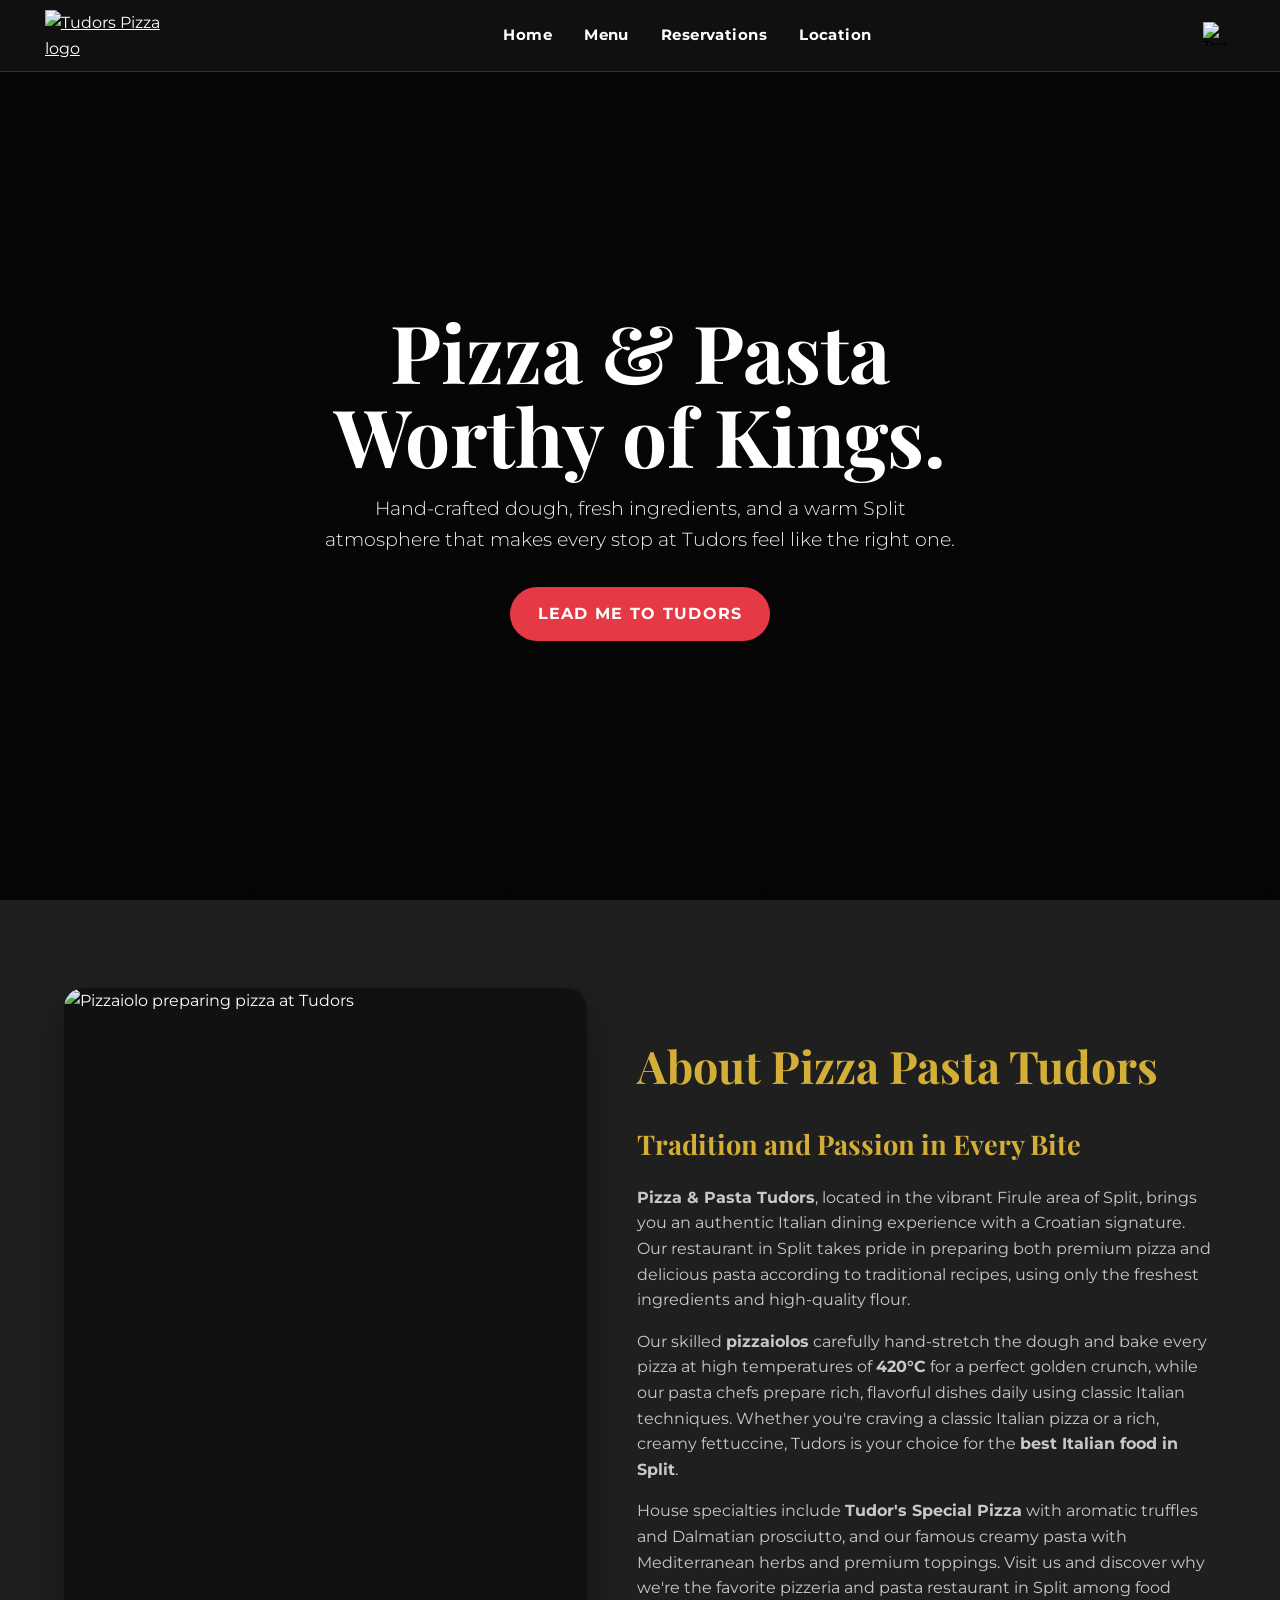
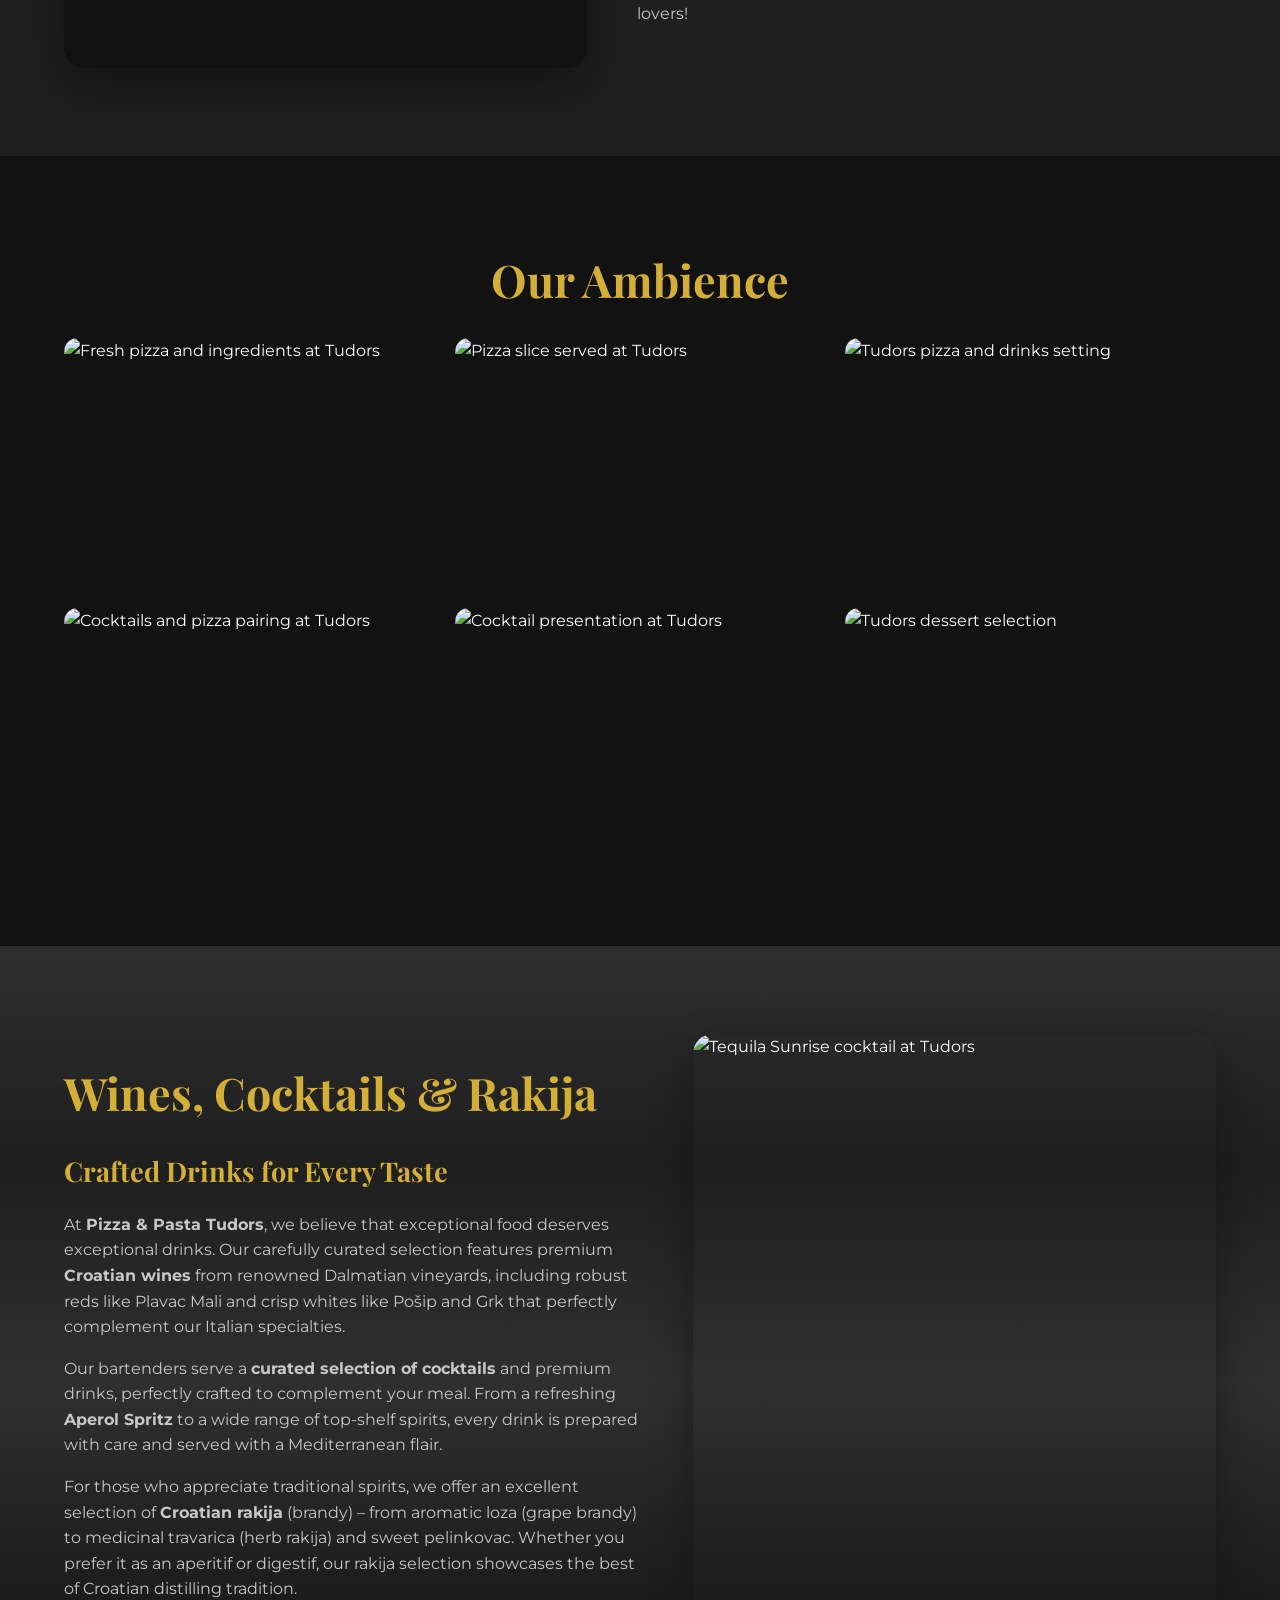
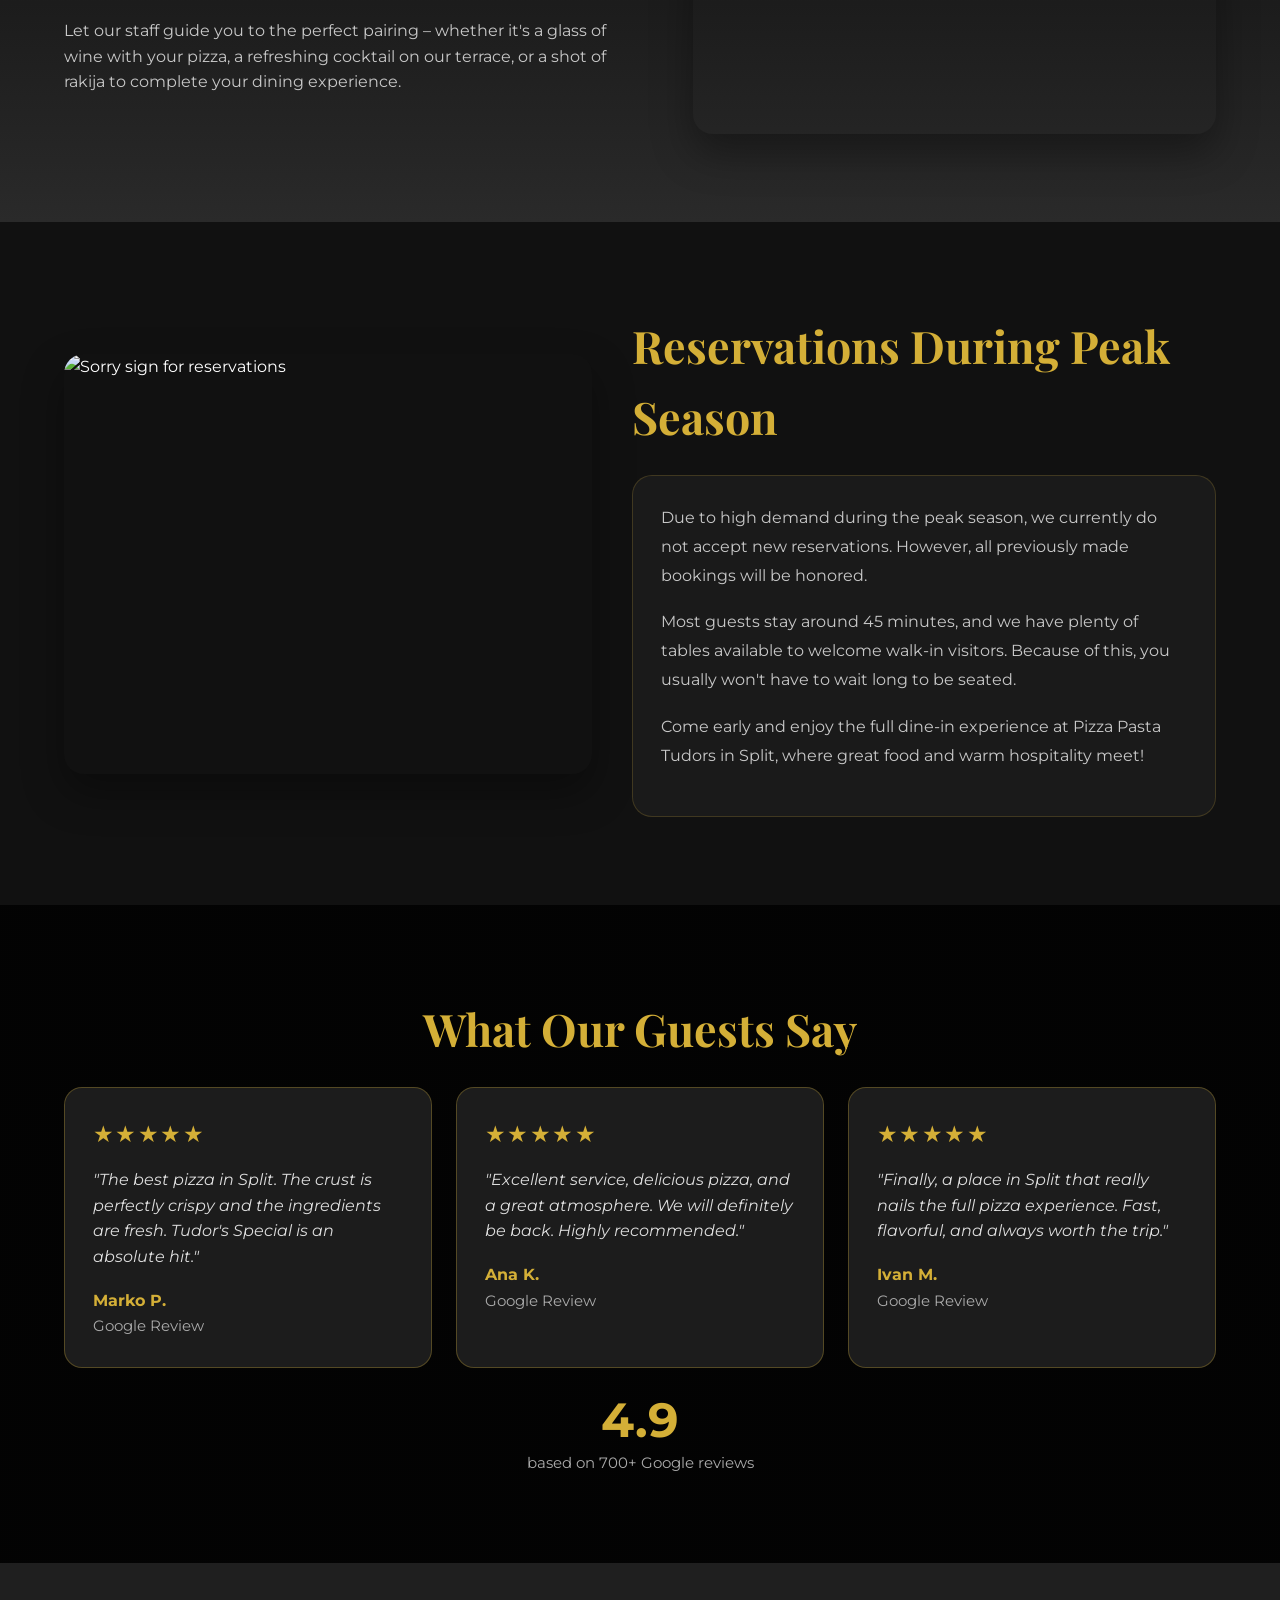
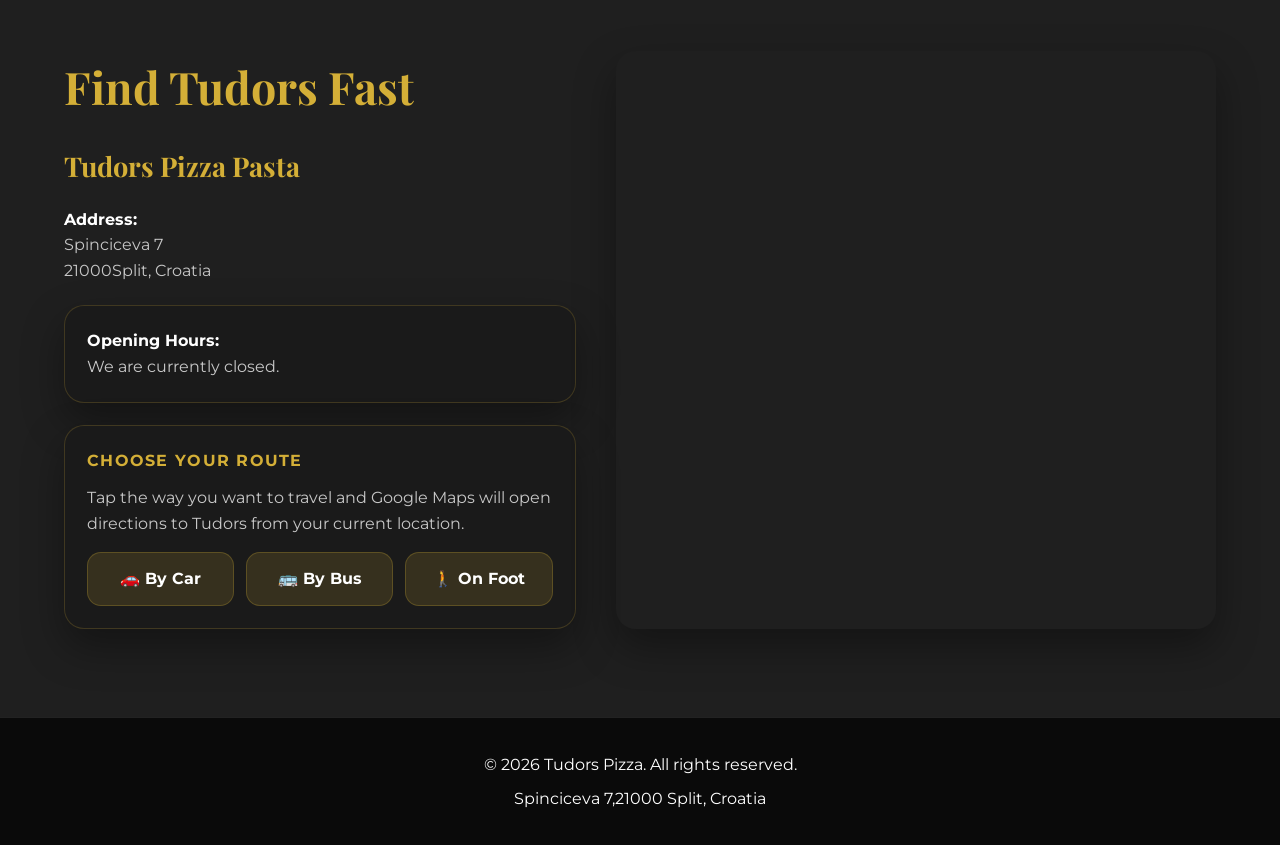
==== tudors.html @ 9f4f8048 "Add files via upload" ====
<!DOCTYPE html>
<html lang="en">
<head>
    <meta charset="UTF-8">
    <meta name="viewport" content="width=device-width, initial-scale=1.0">
    <meta name="description" content="Tudors Pizza Split - Authentic Italian pizza worthy of kings. Find Tudors Pizza in Split and get directions fast.">
    <meta name="keywords" content="Tudors Pizza Split, pizza Split, pizzeria Split, directions Tudors Pizza, Spinciceva 7 Split">
    <title>Tudors Pizza | Taste of Royalty</title>
    <!-- Google Tag Manager -->
    <script>(function(w,d,s,l,i){w[l]=w[l]||[];w[l].push({'gtm.start':
    new Date().getTime(),event:'gtm.js'});var f=d.getElementsByTagName(s)[0],
    j=d.createElement(s),dl=l!='dataLayer'?'&l='+l:'';j.async=true;j.src=
    'https://www.googletagmanager.com/gtm.js?id='+i+dl;f.parentNode.insertBefore(j,f);
    })(window,document,'script','dataLayer','GTM-5QC62X5M');</script>
    <!-- End Google Tag Manager -->
    <link href="https://fonts.googleapis.com/css2?family=Montserrat:wght@300;400;500;700&family=Playfair+Display:wght@700;900&display=swap" rel="stylesheet">
    <script async src="https://www.googletagmanager.com/gtag/js?id=G-SLCHY1H49H"></script>
    <script>
        window.dataLayer = window.dataLayer || [];
        function gtag(){dataLayer.push(arguments);}
        gtag('js', new Date());
        gtag('config', 'G-SLCHY1H49H');
    </script>
    <style>
        :root {
            --dark: #121212;
            --dark-soft: #1a1a1a;
            --gold: #d4af37;
            --gold-soft: rgba(212, 175, 55, 0.15);
            --red: #e63946;
            --white: #ffffff;
            --gray: #1f1f1f;
            --muted: #c8c8c8;
            --border: rgba(212, 175, 55, 0.2);
            --shadow: 0 18px 40px rgba(0, 0, 0, 0.35);
        }

        * {
            margin: 0;
            padding: 0;
            box-sizing: border-box;
        }

        html {
            scroll-behavior: smooth;
        }

        body {
            font-family: 'Montserrat', sans-serif;
            background: var(--dark);
            color: var(--white);
            line-height: 1.6;
            overflow-x: hidden;
        }

        img {
            max-width: 100%;
            display: block;
        }

        a {
            color: inherit;
        }

        nav {
            display: flex;
            justify-content: space-between;
            align-items: center;
            gap: 10px;
            padding: 10px 3.5%;
            background: rgba(18, 18, 18, 0.94);
            backdrop-filter: blur(14px);
            position: fixed;
            inset: 0 0 auto 0;
            width: 100%;
            z-index: 1000;
            border-bottom: 1px solid var(--border);
        }

        .brand {
            display: inline-flex;
            align-items: center;
        }

        .brand img {
            width: 135px;
            height: auto;
        }

        .nav-links {
            display: flex;
            align-items: center;
            flex-wrap: wrap;
            justify-content: flex-end;
            gap: 8px;
        }

        .nav-links a {
            color: var(--white);
            text-decoration: none;
            font-weight: 700;
            font-size: 0.92rem;
            letter-spacing: 0.03em;
            padding: 8px 12px;
            border-radius: 999px;
            transition: background-color 0.3s, color 0.3s, transform 0.3s;
        }

        .nav-links a:hover,
        .nav-links a:focus-visible {
            color: var(--gold);
            background: rgba(255, 255, 255, 0.05);
            transform: translateY(-1px);
        }

        .language-selector {
            position: relative;
        }

        .translate-btn {
            background: none;
            border: none;
            cursor: pointer;
            padding: 8px;
        }

        .translate-btn img {
            width: 24px;
            height: 24px;
        }

        .language-dropdown {
            display: none;
            position: absolute;
            top: 100%;
            right: 0;
            background: var(--dark-soft);
            border: 1px solid var(--border);
            border-radius: 8px;
            padding: 8px 0;
            min-width: 120px;
            z-index: 1001;
        }

        .language-dropdown a {
            display: block;
            padding: 8px 16px;
            color: var(--white);
            text-decoration: none;
        }

        .language-dropdown a:hover {
            background: var(--gold-soft);
            color: var(--gold);
        }

        .hero {
            min-height: 100vh;
            background:
                linear-gradient(rgba(0, 0, 0, 0.64), rgba(0, 0, 0, 0.72)),
                url('For site/cover.jpg');
            background-size: cover;
            background-position: center;
            display: flex;
            align-items: center;
            justify-content: center;
            text-align: center;
            padding: 140px 20px 90px;
        }

        .hero-inner {
            max-width: 760px;
        }

        .hero h1 {
            font-family: 'Playfair Display', serif;
            font-size: clamp(2.9rem, 8vw, 5rem);
            line-height: 1.05;
            margin-bottom: 1rem;
        }

        .hero p {
            font-size: clamp(1rem, 2.6vw, 1.2rem);
            max-width: 640px;
            margin: 0 auto 2rem;
            font-weight: 300;
            color: #efefef;
        }

        .hero-actions {
            display: flex;
            justify-content: center;
            flex-wrap: wrap;
            gap: 14px;
        }

        .btn,
        .btn-secondary {
            display: inline-flex;
            align-items: center;
            justify-content: center;
            min-height: 52px;
            padding: 14px 28px;
            text-decoration: none;
            font-weight: 700;
            border-radius: 999px;
            transition: transform 0.3s, background-color 0.3s, border-color 0.3s;
            text-transform: uppercase;
            letter-spacing: 0.08em;
            text-align: center;
        }

        .btn {
            background-color: var(--red);
            color: var(--white);
        }

        .btn:hover,
        .btn:focus-visible {
            transform: translateY(-2px);
            background-color: #c42f3b;
        }

        .btn-secondary {
            color: var(--white);
            border: 1px solid rgba(255, 255, 255, 0.22);
            background: rgba(255, 255, 255, 0.05);
        }

        .btn-secondary:hover,
        .btn-secondary:focus-visible {
            transform: translateY(-2px);
            border-color: var(--gold);
            color: var(--gold);
        }

        section {
            scroll-margin-top: 110px;
        }

        .about,
        .gallery,
        .reviews,
        .location,
        .drinks {
            padding: 88px 5%;
        }

        .about {
            background: var(--gray);
        }

        .about-container {
            display: grid;
            grid-template-columns: minmax(320px, 0.95fr) minmax(320px, 1.05fr);
            gap: 50px;
            align-items: center;
            max-width: 1200px;
            margin: 0 auto;
        }

        .location-container {
            display: grid;
            grid-template-columns: minmax(320px, 0.92fr) minmax(380px, 1.08fr);
            gap: 40px;
            align-items: stretch;
            max-width: 1200px;
            margin: 0 auto;
        }

        .about-image img,
        .map,
        .travel-links,
        .status-card {
            border-radius: 20px;
            box-shadow: var(--shadow);
        }

        .about-image img {
            width: 100%;
            height: 680px;
            object-fit: cover;
            object-position: center top;
            background: #111;
        }

        .section-title {
            font-family: 'Playfair Display', serif;
            font-size: clamp(2.1rem, 4vw, 2.8rem);
            color: var(--gold);
            margin-bottom: 22px;
        }

        .about-content h3,
        .location-info h3,
        .drinks-content h3 {
            color: var(--gold);
            font-size: 1.7rem;
            margin-bottom: 18px;
            font-family: 'Playfair Display', serif;
        }

        .about-content p,
        .location-info p,
        .travel-links p,
        .status-card p,
        .drinks-content p {
            color: var(--muted);
        }

        .about-content p + p,
        .location-info > div + div {
            margin-top: 16px;
        }

        .gallery {
            background: var(--dark);
        }

        .gallery-grid {
            display: grid;
            grid-template-columns: repeat(3, minmax(0, 1fr));
            gap: 20px;
            max-width: 1200px;
            margin: 0 auto;
        }

        .gallery-item {
            overflow: hidden;
            border-radius: 14px;
            height: 250px;
        }

        .gallery-item img {
            width: 100%;
            height: 100%;
            object-fit: cover;
            transition: transform 0.3s;
        }

        .gallery-item:hover img {
            transform: scale(1.08);
        }

        .reviews {
            background:
                linear-gradient(rgba(0, 0, 0, 0.82), rgba(0, 0, 0, 0.82)),
                url('For site/Pizzeria.JPEG');
            background-size: cover;
            background-position: center;
        }

        .reviews-shell {
            max-width: 1200px;
            margin: 0 auto;
        }

        .reviews-container {
            display: grid;
            grid-template-columns: repeat(3, minmax(0, 1fr));
            gap: 24px;
            margin-bottom: 28px;
        }

        .review-card {
            background: rgba(31, 31, 31, 0.92);
            padding: 28px;
            border-radius: 18px;
            border: 1px solid rgba(212, 175, 55, 0.3);
        }

        .stars {
            color: var(--gold);
            font-size: 1.45rem;
            margin-bottom: 14px;
            letter-spacing: 0.06em;
        }

        .review-card p {
            font-style: italic;
            margin-bottom: 18px;
            color: #ddd;
        }

        .reviewer strong {
            color: var(--gold);
            display: block;
        }

        .reviewer span,
        .rating-text {
            font-size: 0.92rem;
            color: #aaa;
        }

        .google-rating {
            text-align: center;
        }

        .rating-score {
            font-size: 3rem;
            font-weight: 700;
            color: var(--gold);
            display: block;
            line-height: 1;
            margin-bottom: 6px;
        }

        .location {
            background: var(--gray);
        }

        .location-container {
            align-items: stretch;
            grid-template-columns: minmax(320px, 0.92fr) minmax(380px, 1.08fr);
        }

        .location-copy {
            display: grid;
            gap: 22px;
            align-content: start;
        }

        .status-card,
        .travel-links {
            background: var(--dark-soft);
            border: 1px solid var(--border);
            padding: 22px;
        }

        .status-card strong,
        .location-info strong,
        .travel-links strong {
            color: var(--white);
        }

        .travel-links h4 {
            font-size: 1rem;
            margin-bottom: 12px;
            color: var(--gold);
            text-transform: uppercase;
            letter-spacing: 0.08em;
        }

        .travel-options {
            display: grid;
            grid-template-columns: repeat(3, minmax(0, 1fr));
            gap: 12px;
            margin-top: 16px;
        }

        .travel-options a {
            display: inline-flex;
            align-items: center;
            justify-content: center;
            min-height: 54px;
            padding: 12px 16px;
            text-align: center;
            text-decoration: none;
            background: var(--gold-soft);
            border: 1px solid rgba(212, 175, 55, 0.25);
            color: var(--white);
            border-radius: 14px;
            font-weight: 700;
            transition: transform 0.3s, border-color 0.3s, background-color 0.3s, color 0.3s;
        }

        .travel-options a:hover,
        .travel-options a:focus-visible {
            transform: translateY(-2px);
            border-color: var(--gold);
            color: var(--gold);
            background: rgba(212, 175, 55, 0.08);
        }

        .map {
            overflow: hidden;
            min-height: 100%;
            align-self: stretch;
        }

        .map iframe {
            display: block;
            width: 100%;
            height: 100%;
            min-height: 520px;
            border: 0;
        }

        /* Drinks Section */
        .drinks {
            background: linear-gradient(180deg, #2e2e2e 0%, #1f1f1f 25%, #2f2f2f 50%, #1c1c1c 75%, #2a2a2a 100%);
        }

        .drinks-container {
            display: grid;
            grid-template-columns: minmax(320px, 1.05fr) minmax(320px, 0.95fr);
            gap: 50px;
            align-items: center;
            max-width: 1200px;
            margin: 0 auto;
        }

        .reservations {
            background: #111;
            padding: 88px 5%;
        }

        .reservations-container {
            max-width: 1200px;
            margin: 0 auto;
            display: grid;
            grid-template-columns: minmax(320px, 0.95fr) minmax(320px, 1.05fr);
            gap: 40px;
            align-items: center;
        }

        .reservations-image img {
            width: 100%;
            height: 100%;
            min-height: 420px;
            object-fit: cover;
            border-radius: 20px;
            box-shadow: var(--shadow);
            background: #111;
        }

        .reservations-copy {
            background: var(--dark-soft);
            border: 1px solid var(--border);
            border-radius: 20px;
            padding: 28px;
            color: var(--muted);
            line-height: 1.8;
        }

        .reservations-copy p {
            margin-bottom: 18px;
        }

        .drinks-content h3 {
            margin-top: 0;
        }

        .drinks-content p {
            margin-bottom: 16px;
        }

        .drinks-image {
            position: relative;
        }

        .drinks-image img {
            width: 100%;
            height: 700px;
            object-fit: cover;
            object-position: center right;
            border-radius: 20px;
            box-shadow: var(--shadow);
        }

        footer {
            padding: 34px 20px;
            text-align: center;
            background: #0a0a0a;
            border-top: 1px solid #222;
        }

        footer p + p {
            margin-top: 8px;
        }

        @media (max-width: 1024px) {
            .about-container,
            .location-container,
            .reviews-container,
            .gallery-grid,
            .drinks-container {
                grid-template-columns: repeat(2, minmax(0, 1fr));
            }

            .gallery-grid {
                grid-template-columns: repeat(2, minmax(0, 1fr));
            }
        }

        @media (max-width: 768px) {
            nav {
                flex-direction: column;
                align-items: center;
                padding: 10px 14px;
            }

            .brand {
                justify-content: center;
            }

            .brand img {
                width: 120px;
            }

            .nav-links {
                width: 100%;
                justify-content: center;
                flex-wrap: wrap;
                gap: 6px;
                margin-top: 10px;
            }

            .nav-links a {
                font-size: 0.82rem;
                padding: 8px 10px;
                text-align: center;
            }

            nav {
                flex-direction: column;
                align-items: center;
                padding: 10px 14px;
                position: relative;
            }

            .language-selector {
                position: absolute;
                top: 10px;
                right: 14px;
                width: auto;
                margin-top: 0;
                display: flex;
                justify-content: flex-end;
            }

            .translate-btn {
                width: 36px;
                height: 36px;
                border-radius: 50%;
                background: rgba(255, 255, 255, 0.08);
                display: inline-flex;
                align-items: center;
                justify-content: center;
                padding: 6px;
            }

            .language-dropdown {
                right: 0;
                left: auto;
                transform: none;
                min-width: 150px;
            }

            .hero {
                padding-top: 170px;
            }

            .about,
            .gallery,
            .reviews,
            .location,
            .drinks,
            .reservations {
                padding: 72px 18px;
            }

            .about-container,
            .location-container,
            .reviews-container,
            .gallery-grid,
            .travel-options,
            .drinks-container,
            .reservations-container {
                grid-template-columns: 1fr;
            }

            .drinks-image {
                order: -1;
            }

            .drinks-image img {
                height: 400px;
            }

            .map iframe {
                min-height: 340px;
            }
        }

        @media (max-width: 480px) {
            .hero-actions {
                flex-direction: column;
            }

            .btn,
            .btn-secondary {
                width: 100%;
            }

            .review-card,
            .status-card,
            .travel-links {
                padding: 20px;
            }
        }
    </style>
</head>
<body id="top">
    <!-- Google Tag Manager (noscript) -->
    <noscript><iframe src="https://www.googletagmanager.com/ns.html?id=GTM-5QC62X5M"
    height="0" width="0" style="display:none;visibility:hidden"></iframe></noscript>
    <!-- End Google Tag Manager (noscript) -->
    <nav>
        <a class="brand" href="#top" aria-label="Back to top">
            <img src="For site/tudors_logo.png" alt="Tudors Pizza logo">
        </a>
        <div class="nav-links">
            <a href="#top">Home</a>
            <a href="https://app.infiora.hr/69d17b827042715fee4976a0" target="_blank" rel="noreferrer">Menu</a>
            <a href="#reservations">Reservations</a>
            <a href="#location">Location</a>
        </div>        <div class="language-selector">
            <button class="translate-btn" id="translateBtn">
                <img src="For site/translate.png" alt="Translate">
            </button>
            <div class="language-dropdown" id="languageDropdown">
                <a href="#" data-lang="hr">Hrvatski</a>
                <a href="#" data-lang="de">Deutsch</a>
                <a href="#" data-lang="it">Italiano</a>
                <a href="#" data-lang="es">Español</a>
                <a href="#" data-lang="fr">Français</a>
            </div>
        </div>    </nav>

    <section class="hero">
        <div class="hero-inner">
            <h1>Pizza & Pasta Worthy of Kings.</h1>
            <p>Hand-crafted dough, fresh ingredients, and a warm Split atmosphere that makes every stop at Tudors feel like the right one.</p>
                        <div class="hero-actions">
                <a href="https://www.google.com/maps/dir/?api=1&destination=Spinciceva+7,+Split,+Croatia&travelmode=driving" class="btn" target="_blank" rel="noreferrer">Lead Me to Tudors</a>
              
            </div>
        </div>
    </section>

    <section class="about" id="about">
        <div class="about-container">
            <div class="about-image">
                <img src="For site/Pizzaiolo.png" alt="Pizzaiolo preparing pizza at Tudors">
            </div>
            <div class="about-content">
                <h2 class="section-title">About Pizza Pasta Tudors</h2>
                <h3>Tradition and Passion in Every Bite</h3>
                <p>
                    <strong>Pizza & Pasta Tudors</strong>, located in the vibrant Firule area of Split, brings you an authentic Italian dining experience with a Croatian signature. Our restaurant in Split takes pride in preparing both premium pizza and delicious pasta according to traditional recipes, using only the freshest ingredients and high-quality flour.
                </p>
                <p>
                    Our skilled <strong>pizzaiolos</strong> carefully hand-stretch the dough and bake every pizza at high temperatures of <strong>420°C</strong> for a perfect golden crunch, while our pasta chefs prepare rich, flavorful dishes daily using classic Italian techniques. Whether you're craving a classic Italian pizza or a rich, creamy fettuccine, Tudors is your choice for the <strong>best Italian food in Split</strong>.
                </p>
                <p>
                    House specialties include <strong>Tudor's Special Pizza</strong> with aromatic truffles and Dalmatian prosciutto, and our famous creamy pasta with Mediterranean herbs and premium toppings. Visit us and discover why we're the favorite pizzeria and pasta restaurant in Split among food lovers!
                </p>
            </div>
        </div>
    </section>

    <section class="gallery">
        <h2 class="section-title" style="text-align: center;">Our Ambience</h2>
        <div class="gallery-grid">
            <div class="gallery-item">
                <img src="For site/delicious.jpg" alt="Fresh pizza and ingredients at Tudors">
            </div>
            <div class="gallery-item">
                <img src="For site/slice_it_up.JPEG" alt="Pizza slice served at Tudors">
            </div>
            <div class="gallery-item">
                <img src="For site/double.JPEG" alt="Tudors pizza and drinks setting">
            </div>
            <div class="gallery-item">
                <img src="For site/Pizza_Cocktails.jpg" alt="Cocktails and pizza pairing at Tudors">
            </div>
            <div class="gallery-item">
                <img src="For site/cocktail.JPEG" alt="Cocktail presentation at Tudors">
            </div>
            <div class="gallery-item">
                <img src="For site/tiramisu.webp" alt="Tudors dessert selection">
            </div>
        </div>
    </section>

    <!-- Drinks Section -->
    <section class="drinks" id="drinks">
        <div class="drinks-container">
            <div class="drinks-content">
                <h2 class="section-title">Wines, Cocktails & Rakija</h2>
                <h3>Crafted Drinks for Every Taste</h3>
                <p>
                    At <strong>Pizza & Pasta Tudors</strong>, we believe that exceptional food deserves exceptional drinks. Our carefully curated selection features premium <strong>Croatian wines</strong> from renowned Dalmatian vineyards, including robust reds like Plavac Mali and crisp whites like Pošip and Grk that perfectly complement our Italian specialties.
                </p>
                <p>
                    Our bartenders serve a <strong>curated selection of cocktails</strong> and premium drinks, perfectly crafted to complement your meal. From a refreshing <strong>Aperol Spritz</strong> to a wide range of top-shelf spirits, every drink is prepared with care and served with a Mediterranean flair.
                </p>
                <p>
                    For those who appreciate traditional spirits, we offer an excellent selection of <strong>Croatian rakija</strong> (brandy) – from aromatic loza (grape brandy) to medicinal travarica (herb rakija) and sweet pelinkovac. Whether you prefer it as an aperitif or digestif, our rakija selection showcases the best of Croatian distilling tradition.
                </p>
                <p>
                    Let our staff guide you to the perfect pairing – whether it's a glass of wine with your pizza, a refreshing cocktail on our terrace, or a shot of rakija to complete your dining experience.
                </p>
            </div>
            <div class="drinks-image">
                <img src="For site/Tequila sunrise.JPEG" alt="Tequila Sunrise cocktail at Tudors">
            </div>
        </div>
    </section>

    <section class="reservations" id="reservations">
        <div class="reservations-container">
            <div class="reservations-image">
                <img src="For site/sorry.jpg" alt="Sorry sign for reservations">
            </div>
            <div>
                <h2 class="section-title">Reservations During Peak Season</h2>
                <div class="reservations-copy">
                    <p>Due to high demand during the peak season, we currently do not accept new reservations. However, all previously made bookings will be honored.</p>
                    <p>Most guests stay around 45 minutes, and we have plenty of tables available to welcome walk-in visitors. Because of this, you usually won’t have to wait long to be seated.</p>
                    <p>Come early and enjoy the full dine-in experience at Pizza Pasta Tudors in Split, where great food and warm hospitality meet!</p>
                </div>
            </div>
        </div>
    </section>

    <section class="reviews">
        <div class="reviews-shell">
            <h2 class="section-title" style="text-align: center;">What Our Guests Say</h2>
            <div class="reviews-container">
                <div class="review-card">
                    <div class="stars">★★★★★</div>
                    <p>"The best pizza in Split. The crust is perfectly crispy and the ingredients are fresh. Tudor's Special is an absolute hit."</p>
                    <div class="reviewer">
                        <strong>Marko P.</strong>
                        <span>Google Review</span>
                    </div>
                </div>
                <div class="review-card">
                    <div class="stars">★★★★★</div>
                    <p>"Excellent service, delicious pizza, and a great atmosphere. We will definitely be back. Highly recommended."</p>
                    <div class="reviewer">
                        <strong>Ana K.</strong>
                        <span>Google Review</span>
                    </div>
                </div>
                <div class="review-card">
                    <div class="stars">★★★★★</div>
                    <p>"Finally, a place in Split that really nails the full pizza experience. Fast, flavorful, and always worth the trip."</p>
                    <div class="reviewer">
                        <strong>Ivan M.</strong>
                        <span>Google Review</span>
                    </div>
                </div>
            </div>
            <div class="google-rating">
                <span class="rating-score">4.9</span>
                <span class="rating-text">based on 700+ Google reviews</span>
            </div>
        </div>
    </section>

        <section class="location" id="location">
        <div class="location-container">
            <div class="location-copy">
                <div class="location-info">
                    <h2 class="section-title">Find Tudors Fast</h2>
                    <h3>Tudors Pizza Pasta</h3>
                    <div class="address">
                        <p><strong>Address:</strong><br>Spinciceva 7<br>21000Split, Croatia</p>
                    </div>
                </div>

                <div class="status-card">
                    <p><strong>Opening Hours:</strong></p>
                    <p>We are currently closed.</p>
                </div>

                <div class="travel-links">
                    <h4>Choose Your Route</h4>
                    <p>Tap the way you want to travel and Google Maps will open directions to Tudors from your current location.</p>
                    <div class="travel-options">
                        <a href="https://www.google.com/maps/dir/?api=1&destination=Spinciceva+7,+Split,+Croatia&travelmode=driving" target="_blank" rel="noreferrer">🚗 By Car</a>
                        <a href="https://www.google.com/maps/dir/?api=1&destination=Spinciceva+7,+Split,+Croatia&travelmode=transit" target="_blank" rel="noreferrer">🚌 By Bus</a>
                        <a href="https://www.google.com/maps/dir/?api=1&destination=Spinciceva+7,+Split,+Croatia&travelmode=walking" target="_blank" rel="noreferrer">🚶 On Foot</a>
                    </div>
                </div>
</div>

            <div class="map">
                <iframe
                    src="https://www.google.com/maps?q=Spinciceva+7,+Split,+Croatia&z=16&output=embed"
                    loading="lazy"
                    allowfullscreen
                    referrerpolicy="no-referrer-when-downgrade"
                    title="Tudors Pizza Split Location"></iframe>
            </div>
        </div>
    </section>

    <footer>
        <p>&copy; 2026 Tudors Pizza. All rights reserved.</p>
        <p>Spinciceva 7,21000 Split, Croatia</p>
    </footer>

    <script>
        // Translations object
        const translations = {
            en: {
                nav: {
                    home: "Home",
                    menu: "Menu",
                    reservations: "Reservations",
                    location: "Location"
                },
                hero: {
                    title: "Pizza & Pasta Worthy of Kings.",
                    subtitle: "Hand-crafted dough, fresh ingredients, and a warm Split atmosphere that makes every stop at Tudors feel like the right one."
                },
                about: {
                    title: "About Pizza Pasta Tudors",
                    subtitle: "Tradition and Passion in Every Bite",
                    p1: "<strong>Pizza & Pasta Tudors</strong>, located in the vibrant Firule area of Split, brings you an authentic Italian dining experience with a Croatian signature. Our restaurant in Split takes pride in preparing both premium pizza and delicious pasta according to traditional recipes, using only the freshest ingredients and high-quality flour.",
                    p2: "Our skilled <strong>pizzaiolos</strong> carefully hand-stretch the dough and bake every pizza at high temperatures of <strong>420°C</strong> for a perfect golden crunch, while our pasta chefs prepare rich, flavorful dishes daily using classic Italian techniques. Whether you're craving a classic Italian pizza or a rich, creamy fettuccine, Tudors is your choice for the <strong>best Italian food in Split</strong>.",
                    p3: "House specialties include <strong>Tudor's Special Pizza</strong> with aromatic truffles and Dalmatian prosciutto, and our famous creamy pasta with Mediterranean herbs and premium toppings. Visit us and discover why we're the favorite pizzeria and pasta restaurant in Split among food lovers!"
                },
                gallery: {
                    title: "Our Ambience"
                },
                drinks: {
                    title: "Wines, Cocktails & Rakija",
                    subtitle: "Crafted Drinks for Every Taste",
                    p1: "At <strong>Pizza & Pasta Tudors</strong>, we believe that exceptional food deserves exceptional drinks. Our carefully curated selection features premium <strong>Croatian wines</strong> from renowned Dalmatian vineyards, including robust reds like Plavac Mali and crisp whites like Pošip and Grk that perfectly complement our Italian specialties.",
                    p2: "Our bartenders serve a <strong>curated selection of cocktails</strong> and premium drinks, perfectly crafted to complement your meal. From a refreshing <strong>Aperol Spritz</strong> to a wide range of top-shelf spirits, every drink is prepared with care and served with a Mediterranean flair.",
                    p3: "For those who appreciate traditional spirits, we offer an excellent selection of <strong>Croatian rakija</strong> (brandy) – from aromatic loza (grape brandy) to medicinal travarica (herb rakija) and sweet pelinkovac. Whether you prefer it as an aperitif or digestif, our rakija selection showcases the best of Croatian distilling tradition.",
                    p4: "Let our staff guide you to the perfect pairing – whether it's a glass of wine with your pizza, a refreshing cocktail on our terrace, or a shot of rakija to complete your dining experience."
                },
                reservations: {
                    title: "Reservations During Peak Season",
                    p1: "Due to high demand during the peak season, we currently do not accept new reservations. However, all previously made bookings will be honored.",
                    p2: "Most guests stay around 45 minutes, and we have plenty of tables available to welcome walk-in visitors. Because of this, you usually won't have to wait long to be seated.",
                    p3: "Come early and enjoy the full dine-in experience at Pizza Pasta Tudors in Split, where great food and warm hospitality meet!"
                },
                reviews: {
                    title: "What Our Guests Say",
                    review1: "\"The best pizza in Split. The crust is perfectly crispy and the ingredients are fresh. Tudor's Special is an absolute hit.\"",
                    review2: "\"Excellent service, delicious pizza, and a great atmosphere. We will definitely be back. Highly recommended.\"",
                    review3: "\"Finally, a place in Split that really nails the full pizza experience. Fast, flavorful, and always worth the trip.\"",
                    rating: "based on 700+ Google reviews"
                },
                location: {
                    title: "Find Tudors Fast",
                    subtitle: "Tudors Pizza Pasta",
                    address: "Address:",
                    street: "Spinciceva 7",
                    city: "21000Split, Croatia",
                    hours: "Opening Hours:",
                    status: "We are currently closed.",
                    route: "Choose Your Route",
                    routeDesc: "Tap the way you want to travel and Google Maps will open directions to Tudors from your current location.",
                    car: "🚗 By Car",
                    bus: "🚌 By Bus",
                    walk: "🚶 On Foot"
                },
                footer: {
                    copyright: "&copy; 2026 Tudors Pizza. All rights reserved.",
                    address: "Spinciceva 7,21000 Split, Croatia"
                }
            },
            hr: {
                nav: {
                    home: "Početna",
                    menu: "Meni",
                    reservations: "Rezervacije",
                    location: "Lokacija"
                },
                hero: {
                    title: "Pizza i Tjestenina Dostojna Kraljeva.",
                    subtitle: "Ručno izrađeno tijesto, svježi sastojci i topla atmosfera Splita koja svaki posjet Tudorsu čini pravim izborom."
                },
                about: {
                    title: "O Pizza Pasta Tudors",
                    subtitle: "Tradicija i Strast u Svakom Zalogaju",
                    p1: "<strong>Pizza & Pasta Tudors</strong>, smješten u živopisnom Firulama u Splitu, donosi vam autentično talijansko iskustvo jedenja s hrvatskim potpisom. Naš restoran u Splitu ponosi se pripremom premium pizze i ukusne tjestenine prema tradicionalnim receptima, koristeći samo najsvježije sastojke i visokokvalitetno brašno.",
                    p2: "Naši vješti <strong>pizzaioli</strong> pažljivo ručno razvlače tijesto i peku svaku pizzu na visokim temperaturama od <strong>420°C</strong> za savršenu zlatnu hrskavost, dok naši kuhari tjestenine pripremaju bogata, ukusna jela svakodnevno koristeći klasične talijanske tehnike. Bilo da žudite za klasičnom talijanskom pizzom ili bogatom, kremastom fettuccine, Tudors je vaš izbor za <strong>najbolju talijansku hranu u Splitu</strong>.",
                    p3: "Kućne specijalitete uključuju <strong>Tudor's Special Pizza</strong> s aromatičnim tartufima i dalmatinskim pršutom, te našu slavnu kremastu tjesteninu sa sredozemnim biljem i premium dodacima. Posjetite nas i otkrijte zašto smo omiljena pizzerija i restoran tjestenine u Splitu među ljubiteljima hrane!"
                },
                gallery: {
                    title: "Naša Atmosfera"
                },
                drinks: {
                    title: "Vina, Kokteli i Rakija",
                    subtitle: "Pripremljena Pića za Svaki Ukusu",
                    p1: "U <strong>Pizza & Pasta Tudors</strong>, vjerujemo da izvanredna hrana zaslužuje izvanredna pića. Naš pažljivo odabrani izbor uključuje premium <strong>hrvatska vina</strong> iz poznatih dalmatinskih vinograda, uključujući robusna crvena poput Plavca Malog i svježa bijela poput Pošipa i Grka koja savršeno nadopunjuju naše talijanske specijalitete.",
                    p2: "Naši barmeni poslužuju <strong>odabrani izbor koktela</strong> i premium pića, savršeno pripremljena da nadopune vaš obrok. Od osvježavajućeg <strong>Aperol Spritza</strong> do širokog raspona vrhunskih žestica, svako piće priprema se s pažnjom i poslužuje sa sredozemnim šarmom.",
                    p3: "Za one koji cijene tradicionalna žestoka pića, nudimo izvrsni izbor <strong>hrvatske rakije</strong> (rakije) – od aromatične loze (grožđane rakije) do ljekovite travarice (biljne rakije) i slatkog pelinkovca. Bilo da je preferirate kao aperitiv ili digestiv, naš izbor rakije prikazuje najbolje hrvatske destilacijske tradicije.",
                    p4: "Dopustite našem osoblju da vas vodi do savršenog para – bilo da je čaša vina uz vašu pizzu, osvježavajući koktel na našoj terasi, ili čašica rakije da završi vaše iskustvo jedenja."
                },
                reservations: {
                    title: "Rezervacije Tijekom Vrhunca Sezone",
                    p1: "Zbog velikog interesa tijekom vrhunca sezone, trenutno ne prihvaćamo nove rezervacije. Međutim, sve prethodno napravljene rezervacije bit će poštovane.",
                    p2: "Većina gostiju ostaje oko 45 minuta, a imamo puno stolova dostupnih za pozdraviti goste bez rezervacije. Zbog toga, obično nećete morati dugo čekati da budete posjednuti.",
                    p3: "Dođite rano i uživajte u punom iskustvu jedenja u Pizza Pasta Tudors u Splitu, gdje se sjajna hrana i topla gostoljubivost susreću!"
                },
                reviews: {
                    title: "Što Naši Gosti Kažu",
                    review1: "\"Najbolja pizza u Splitu. Kora je savršeno hrskava, a sastojci svježi. Tudor's Special je apsolutni hit.\"",
                    review2: "\"Izvrsna usluga, ukusna pizza i sjajna atmosfera. Definitivno ćemo se vratiti. Toplo preporučujemo.\"",
                    review3: "\"Konačno, mjesto u Splitu koje stvarno savladava puno pizza iskustvo. Brzo, ukusno i uvijek vrijedno puta.\"",
                    rating: "na temelju 700+ Google recenzija"
                },
                location: {
                    title: "Pronađite Tudors Brzo",
                    subtitle: "Tudors Pizza Pasta",
                    address: "Adresa:",
                    street: "Spinciceva 7",
                    city: "21000Split, Hrvatska",
                    hours: "Radno Vrijeme:",
                    status: "Trenutno smo zatvoreni.",
                    route: "Odaberite Svoj Put",
                    routeDesc: "Dodirnite način na koji želite putovati i Google Maps će otvoriti upute do Tudors iz vaše trenutne lokacije.",
                    car: "🚗 Autom",
                    bus: "🚌 Autobusom",
                    walk: "🚶 Pješice"
                },
                footer: {
                    copyright: "&copy; 2026 Tudors Pizza. Sva prava pridržana.",
                    address: "Spinciceva 7,21000 Split, Hrvatska"
                }
            },
            de: {
                nav: {
                    home: "Startseite",
                    menu: "Speisekarte",
                    reservations: "Reservierungen",
                    location: "Standort"
                },
                hero: {
                    title: "Pizza & Pasta Würdig der Könige.",
                    subtitle: "Handgefertigter Teig, frische Zutaten und eine warme Split-Atmosphäre, die jeden Stopp bei Tudors zum richtigen macht."
                },
                about: {
                    title: "Über Pizza Pasta Tudors",
                    subtitle: "Tradition und Leidenschaft in Jedem Bissen",
                    p1: "<strong>Pizza & Pasta Tudors</strong>, gelegen im lebendigen Firule-Bereich von Split, bringt Ihnen ein authentisches italienisches Essenserlebnis mit kroatischer Note. Unser Restaurant in Split ist stolz darauf, sowohl Premium-Pizza als auch köstliche Pasta nach traditionellen Rezepten zuzubereiten, unter Verwendung nur der frischesten Zutaten und hochwertigem Mehl.",
                    p2: "Unsere geschickten <strong>Pizzaioli</strong> dehnen den Teig sorgfältig von Hand und backen jede Pizza bei hohen Temperaturen von <strong>420°C</strong> für einen perfekten goldenen Knusper, während unsere Pasta-Köche täglich reichhaltige, schmackhafte Gerichte mit klassischen italienischen Techniken zubereiten. Ob Sie sich nach einer klassischen italienischen Pizza oder einer reichhaltigen, cremigen Fettuccine sehnen, Tudors ist Ihre Wahl für das <strong>beste italienische Essen in Split</strong>.",
                    p3: "Haus-Spezialitäten umfassen <strong>Tudor's Special Pizza</strong> mit aromatischen Trüffeln und dalmatinischem Prosciutto, sowie unsere berühmte cremige Pasta mit mediterranen Kräutern und Premium-Belagen. Besuchen Sie uns und entdecken Sie, warum wir die Lieblings-Pizzeria und Pasta-Restaurant in Split unter Feinschmeckern sind!"
                },
                gallery: {
                    title: "Unsere Atmosphäre"
                },
                drinks: {
                    title: "Weine, Cocktails & Rakija",
                    subtitle: "Gefertigte Getränke für Jeden Geschmack",
                    p1: "Bei <strong>Pizza & Pasta Tudors</strong> glauben wir, dass außergewöhnliches Essen außergewöhnliche Getränke verdient. Unsere sorgfältig zusammengestellte Auswahl umfasst Premium-<strong>kroatische Weine</strong> aus renommierten dalmatinischen Weinbergen, einschließlich robuster Rotweine wie Plavac Mali und knackiger Weißweine wie Pošip und Grk, die unsere italienischen Spezialitäten perfekt ergänzen.",
                    p2: "Unsere Barkeeper servieren eine <strong>sorgfältig zusammengestellte Auswahl an Cocktails</strong> und Premium-Getränken, perfekt zubereitet, um Ihr Essen zu ergänzen. Von einem erfrischenden <strong>Aperol Spritz</strong> bis zu einer breiten Palette erstklassiger Spirituosen wird jedes Getränk mit Sorgfalt zubereitet und mit mediterranem Flair serviert.",
                    p3: "Für diejenigen, die traditionelle Spirituosen schätzen, bieten wir eine hervorragende Auswahl an <strong>kroatischer Rakija</strong> (Branntwein) – von aromatischem Loza (Trauben-Branntwein) bis zu medizinischem Travarica (Kräuter-Rakija) und süßem Pelinkovac. Ob Sie es als Aperitif oder Digestif bevorzugen, unsere Rakija-Auswahl zeigt das Beste der kroatischen Destilliertradition.",
                    p4: "Lassen Sie unser Personal Sie zur perfekten Kombination führen – sei es ein Glas Wein zu Ihrer Pizza, ein erfrischender Cocktail auf unserer Terrasse oder ein Schluck Rakija, um Ihr Essenserlebnis zu vervollständigen."
                },
                reservations: {
                    title: "Reservierungen Während der Hochsaison",
                    p1: "Aufgrund hoher Nachfrage während der Hochsaison nehmen wir derzeit keine neuen Reservierungen an. Alle zuvor getätigten Buchungen werden jedoch eingehalten.",
                    p2: "Die meisten Gäste bleiben etwa 45 Minuten, und wir haben viele Tische verfügbar, um Laufkundschaft willkommen zu heißen. Deshalb müssen Sie normalerweise nicht lange warten, um platziert zu werden.",
                    p3: "Kommen Sie früh und genießen Sie das volle Essenserlebnis bei Pizza Pasta Tudors in Split, wo großartiges Essen und herzliche Gastfreundschaft aufeinandertreffen!"
                },
                reviews: {
                    title: "Was Unsere Gäste Sagen",
                    review1: "\"Die beste Pizza in Split. Der Rand ist perfekt knusprig und die Zutaten frisch. Tudor's Special ist ein absoluter Hit.\"",
                    review2: "\"Ausgezeichneter Service, köstliche Pizza und eine großartige Atmosphäre. Wir kommen definitiv wieder. Sehr empfohlen.\"",
                    review3: "\"Endlich ein Ort in Split, der das volle Pizza-Erlebnis wirklich meistert. Schnell, geschmackvoll und immer die Reise wert.\"",
                    rating: "basierend auf 700+ Google-Bewertungen"
                },
                location: {
                    title: "Tudors Schnell Finden",
                    subtitle: "Tudors Pizza Pasta",
                    address: "Adresse:",
                    street: "Spinciceva 7",
                    city: "21000Split, Kroatien",
                    hours: "Öffnungszeiten:",
                    status: "Wir sind derzeit geschlossen.",
                    route: "Wählen Sie Ihre Route",
                    routeDesc: "Tippen Sie auf die gewünschte Reisemethode und Google Maps öffnet Wegbeschreibungen zu Tudors von Ihrem aktuellen Standort.",
                    car: "🚗 Mit dem Auto",
                    bus: "🚌 Mit dem Bus",
                    walk: "🚶 Zu Fuß"
                },
                footer: {
                    copyright: "&copy; 2026 Tudors Pizza. Alle Rechte vorbehalten.",
                    address: "Spinciceva 7,21000 Split, Kroatien"
                }
            },
            it: {
                nav: {
                    home: "Home",
                    menu: "Menu",
                    reservations: "Prenotazioni",
                    location: "Posizione"
                },
                hero: {
                    title: "Pizza e Pasta Degne dei Re.",
                    subtitle: "Impasto fatto a mano, ingredienti freschi e un'atmosfera calda di Split che rende ogni sosta da Tudors quella giusta."
                },
                about: {
                    title: "Su Pizza Pasta Tudors",
                    subtitle: "Tradizione e Passione in Ogni Boccone",
                    p1: "<strong>Pizza & Pasta Tudors</strong>, situato nella vivace area di Firule di Split, vi porta un'esperienza culinaria italiana autentica con una firma croata. Il nostro ristorante a Split è orgoglioso di preparare sia pizza premium che pasta deliziosa secondo ricette tradizionali, utilizzando solo ingredienti freschissimi e farina di alta qualità.",
                    p2: "I nostri abili <strong>pizzaioli</strong> stendono con cura l'impasto a mano e cuociono ogni pizza ad alte temperature di <strong>420°C</strong> per una croccantezza dorata perfetta, mentre i nostri chef di pasta preparano piatti ricchi e saporiti quotidianamente utilizzando tecniche italiane classiche. Che tu desideri una pizza italiana classica o una fettuccine ricca e cremosa, Tudors è la tua scelta per il <strong>miglior cibo italiano a Split</strong>.",
                    p3: "Le specialità della casa includono <strong>Pizza Speciale di Tudors</strong> con tartufi aromatici e prosciutto dalmata, e la nostra famosa pasta cremosa con erbe mediterranee e topping premium. Visitaci e scopri perché siamo la pizzeria e il ristorante di pasta preferiti a Split tra gli amanti del cibo!"
                },
                gallery: {
                    title: "La Nostra Atmosfera"
                },
                drinks: {
                    title: "Vini, Cocktail e Rakija",
                    subtitle: "Bevande Artigianali per Ogni Gusto",
                    p1: "Da <strong>Pizza & Pasta Tudors</strong>, crediamo che cibo eccezionale meriti bevande eccezionali. La nostra selezione attentamente curata presenta vini premium <strong>croati</strong> da rinomati vigneti dalmati, inclusi rossi robusti come Plavac Mali e bianchi croccanti come Pošip e Grk che completano perfettamente le nostre specialità italiane.",
                    p2: "I nostri barman servono una <strong>selezione curata di cocktail</strong> e bevande premium, perfettamente preparati per accompagnare il vostro pasto. Da un rinfrescante <strong>Aperol Spritz</strong> a una vasta gamma di superalcolici di prima qualità, ogni bevanda è preparata con cura e servita con un tocco mediterraneo.",
                    p3: "Per coloro che apprezzano gli spiriti tradizionali, offriamo un'eccellente selezione di <strong>rakija croata</strong> (acquavite) – da loza aromatica (acquavite d'uva) a travarica medicinale (rakija alle erbe) e pelinkovac dolce. Che lo preferiate come aperitivo o digestivo, la nostra selezione di rakija mostra il meglio della tradizione distillatoria croata.",
                    p4: "Lasciate che il nostro staff vi guidi alla combinazione perfetta – che si tratti di un bicchiere di vino con la vostra pizza, un cocktail rinfrescante sulla nostra terrazza, o un sorso di rakija per completare la vostra esperienza culinaria."
                },
                reservations: {
                    title: "Prenotazioni Durante l'Alta Stagione",
                    p1: "A causa dell'alta domanda durante l'alta stagione, attualmente non accettiamo nuove prenotazioni. Tuttavia, tutte le prenotazioni precedentemente effettuate saranno onorate.",
                    p2: "La maggior parte degli ospiti rimane circa 45 minuti, e abbiamo molti tavoli disponibili per accogliere i visitatori senza prenotazione. Per questo motivo, di solito non dovrete aspettare a lungo per essere seduti.",
                    p3: "Venite presto e godetevi l'esperienza culinaria completa da Pizza Pasta Tudors a Split, dove cibo eccellente e calorosa ospitalità si incontrano!"
                },
                reviews: {
                    title: "Cosa Dicono i Nostri Ospiti",
                    review1: "\"La migliore pizza a Split. La crosta è perfettamente croccante e gli ingredienti sono freschi. Tudor's Special è un colpo assoluto.\"",
                    review2: "\"Servizio eccellente, pizza deliziosa e un'atmosfera fantastica. Torneremo sicuramente. Altamente raccomandato.\"",
                    review3: "\"Finalmente, un posto a Split che padroneggia davvero l'esperienza pizza completa. Veloce, saporito e sempre vale il viaggio.\"",
                    rating: "basato su 700+ recensioni Google"
                },
                location: {
                    title: "Trova Tudors Velocemente",
                    subtitle: "Tudors Pizza Pasta",
                    address: "Indirizzo:",
                    street: "Spinciceva 7",
                    city: "21000Split, Croazia",
                    hours: "Orari di Apertura:",
                    status: "Attualmente siamo chiusi.",
                    route: "Scegli il Tuo Percorso",
                    routeDesc: "Tocca il modo in cui vuoi viaggiare e Google Maps aprirà le indicazioni per Tudors dalla tua posizione attuale.",
                    car: "🚗 In Auto",
                    bus: "🚌 In Autobus",
                    walk: "🚶 A Piedi"
                },
                footer: {
                    copyright: "&copy; 2026 Tudors Pizza. Tutti i diritti riservati.",
                    address: "Spinciceva 7,21000 Split, Croazia"
                }
            },
            es: {
                nav: {
                    home: "Inicio",
                    menu: "Menú",
                    reservations: "Reservas",
                    location: "Ubicación"
                },
                hero: {
                    title: "Pizza y Pasta Dignas de Reyes.",
                    subtitle: "Masa hecha a mano, ingredientes frescos y una cálida atmósfera de Split que hace que cada parada en Tudors sea la correcta."
                },
                about: {
                    title: "Sobre Pizza Pasta Tudors",
                    subtitle: "Tradición y Pasión en Cada Bocado",
                    p1: "<strong>Pizza & Pasta Tudors</strong>, ubicado en la vibrante área de Firule de Split, te trae una experiencia culinaria italiana auténtica con un sello croata. Nuestro restaurante en Split se enorgullece de preparar tanto pizza premium como pasta deliciosa según recetas tradicionales, utilizando solo los ingredientes más frescos y harina de alta calidad.",
                    p2: "Nuestros hábiles <strong>pizzaioli</strong> estiran con cuidado la masa a mano y hornean cada pizza a altas temperaturas de <strong>420°C</strong> para un crujido dorado perfecto, mientras que nuestros chefs de pasta preparan platos ricos y sabrosos diariamente utilizando técnicas italianas clásicas. Ya sea que anheles una pizza italiana clásica o una fettuccine rica y cremosa, Tudors es tu elección para la <strong>mejor comida italiana en Split</strong>.",
                    p3: "Las especialidades de la casa incluyen <strong>Pizza Especial de Tudors</strong> con trufas aromáticas y prosciutto dalmata, y nuestra famosa pasta cremosa con hierbas mediterráneas y toppings premium. ¡Visítanos y descubre por qué somos la pizzería y restaurante de pasta favoritos en Split entre los amantes de la comida!"
                },
                gallery: {
                    title: "Nuestra Atmósfera"
                },
                drinks: {
                    title: "Vinos, Cócteles y Rakija",
                    subtitle: "Bebidas Artesanales para Cada Gusto",
                    p1: "En <strong>Pizza & Pasta Tudors</strong>, creemos que la comida excepcional merece bebidas excepcionales. Nuestra selección cuidadosamente curada presenta vinos premium <strong>croatas</strong> de renombrados viñedos dalmatas, incluyendo rojos robustos como Plavac Mali y blancos crujientes como Pošip y Grk que complementan perfectamente nuestras especialidades italianas.",
                    p2: "Nuestros camareros sirven una <strong>selección curada de cócteles</strong> y bebidas premium, perfectamente elaborados para complementar tu comida. Desde un refrescante <strong>Aperol Spritz</strong> hasta una amplia gama de licores de primera calidad, cada bebida se prepara con cuidado y se sirve con un toque mediterráneo.",
                    p3: "Para aquellos que aprecian los espíritus tradicionales, ofrecemos una excelente selección de <strong>rakija croata</strong> (aguardiente) – desde loza aromática (aguardiente de uva) hasta travarica medicinal (rakija de hierbas) y pelinkovac dulce. Ya sea que lo prefieras como aperitivo o digestivo, nuestra selección de rakija muestra lo mejor de la tradición destiladora croata.",
                    p4: "Deja que nuestro personal te guíe a la combinación perfecta – ya sea un vaso de vino con tu pizza, un cóctel refrescante en nuestra terraza, o un trago de rakija para completar tu experiencia culinaria."
                },
                reservations: {
                    title: "Reservas Durante la Temporada Alta",
                    p1: "Debido a la alta demanda durante la temporada alta, actualmente no aceptamos nuevas reservas. Sin embargo, todas las reservas previamente realizadas serán honradas.",
                    p2: "La mayoría de los huéspedes se quedan alrededor de 45 minutos, y tenemos muchas mesas disponibles para dar la bienvenida a los visitantes sin reserva. Por esto, usualmente no tendrás que esperar mucho para ser sentado.",
                    p3: "¡Ven temprano y disfruta la experiencia culinaria completa en Pizza Pasta Tudors en Split, donde la gran comida y la cálida hospitalidad se encuentran!"
                },
                reviews: {
                    title: "Qué Dicen Nuestros Huéspedes",
                    review1: "\"La mejor pizza en Split. La corteza es perfectamente crujiente y los ingredientes frescos. Tudor's Special es un golpe absoluto.\"",
                    review2: "\"Excelente servicio, pizza deliciosa y una gran atmósfera. Definitivamente regresaremos. Altamente recomendado.\"",
                    review3: "\"Finalmente, un lugar en Split que realmente domina la experiencia completa de pizza. Rápido, sabroso y siempre vale el viaje.\"",
                    rating: "basado en 700+ reseñas de Google"
                },
                location: {
                    title: "Encuentra Tudors Rápidamente",
                    subtitle: "Tudors Pizza Pasta",
                    address: "Dirección:",
                    street: "Spinciceva 7",
                    city: "21000Split, Croacia",
                    hours: "Horarios de Apertura:",
                    status: "Actualmente estamos cerrados.",
                    route: "Elige Tu Ruta",
                    routeDesc: "Toca la forma en que quieres viajar y Google Maps abrirá direcciones a Tudors desde tu ubicación actual.",
                    car: "🚗 En Auto",
                    bus: "🚌 En Autobús",
                    walk: "🚶 Caminando"
                },
                footer: {
                    copyright: "&copy; 2026 Tudors Pizza. Todos los derechos reservados.",
                    address: "Spinciceva 7,21000 Split, Croacia"
                }
            },
            fr: {
                nav: {
                    home: "Accueil",
                    menu: "Menu",
                    reservations: "Réservations",
                    location: "Emplacement"
                },
                hero: {
                    title: "Pizza et Pâtes Dignes des Rois.",
                    subtitle: "Pâte faite à la main, ingrédients frais et une atmosphère chaleureuse de Split qui rend chaque arrêt chez Tudors le bon choix."
                },
                about: {
                    title: "À Propos de Pizza Pasta Tudors",
                    subtitle: "Tradition et Passion dans Chaque Bouchée",
                    p1: "<strong>Pizza & Pasta Tudors</strong>, situé dans la vibrante zone de Firule de Split, vous apporte une expérience culinaire italienne authentique avec une touche croate. Notre restaurant à Split est fier de préparer à la fois pizza premium et pâtes délicieuses selon des recettes traditionnelles, utilisant uniquement les ingrédients les plus frais et de la farine de haute qualité.",
                    p2: "Nos habiles <strong>pizzaioli</strong> étirent soigneusement la pâte à la main et cuisent chaque pizza à des températures élevées de <strong>420°C</strong> pour un croustillant doré parfait, tandis que nos chefs de pâtes préparent des plats riches et savoureux quotidiennement en utilisant des techniques italiennes classiques. Que vous ayez envie d'une pizza italienne classique ou d'une fettuccine riche et crémeuse, Tudors est votre choix pour la <strong>meilleure nourriture italienne à Split</strong>.",
                    p3: "Les spécialités de la maison incluent <strong>Pizza Spéciale de Tudors</strong> avec des truffes aromatiques et du prosciutto dalmate, et nos fameuses pâtes crémeuses avec des herbes méditerranéennes et des garnitures premium. Visitez-nous et découvrez pourquoi nous sommes la pizzeria et le restaurant de pâtes préférés à Split parmi les amateurs de nourriture !"
                },
                gallery: {
                    title: "Notre Atmosphère"
                },
                drinks: {
                    title: "Vins, Cocktails et Rakija",
                    subtitle: "Boissons Artisanales pour Chaque Goût",
                    p1: "Chez <strong>Pizza & Pasta Tudors</strong>, nous croyons que la nourriture exceptionnelle mérite des boissons exceptionnelles. Notre sélection soigneusement élaborée présente des vins premium <strong>croates</strong> de vignobles dalmates renommés, y compris des rouges robustes comme Plavac Mali et des blancs croquants comme Pošip et Grk qui complètent parfaitement nos spécialités italiennes.",
                    p2: "Nos barmans servent une <strong>sélection élaborée de cocktails</strong> et de boissons premium, parfaitement préparés pour accompagner votre repas. D'un rafraîchissant <strong>Aperol Spritz</strong> à une large gamme d'alcools haut de gamme, chaque boisson est préparée avec soin et servie avec une touche méditerranéenne.",
                    p3: "Pour ceux qui apprécient les spiritueux traditionnels, nous offrons une excellente sélection de <strong>rakija croate</strong> (eau-de-vie) – de loza aromatique (eau-de-vie de raisin) à travarica médicinale (rakija aux herbes) et pelinkovac sucré. Que vous le préfériez comme apéritif ou digestif, notre sélection de rakija montre le meilleur de la tradition de distillation croate.",
                    p4: "Laissez notre personnel vous guider vers l'accord parfait – qu'il s'agisse d'un verre de vin avec votre pizza, d'un cocktail rafraîchissant sur notre terrasse, ou d'une gorgée de rakija pour compléter votre expérience culinaire."
                },
                reservations: {
                    title: "Réservations Pendant la Haute Saison",
                    p1: "En raison de la forte demande pendant la haute saison, nous n'acceptons actuellement pas de nouvelles réservations. Cependant, toutes les réservations précédemment effectuées seront honorées.",
                    p2: "La plupart des invités restent environ 45 minutes, et nous avons beaucoup de tables disponibles pour accueillir les visiteurs sans réservation. Pour cette raison, vous n'aurez généralement pas à attendre longtemps pour être assis.",
                    p3: "Venez tôt et profitez de l'expérience culinaire complète chez Pizza Pasta Tudors à Split, où une excellente nourriture et une hospitalité chaleureuse se rencontrent !"
                },
                reviews: {
                    title: "Ce Que Disent Nos Invités",
                    review1: "\"La meilleure pizza à Split. La croûte est parfaitement croustillante et les ingrédients frais. Tudor's Special est un coup absolu.\"",
                    review2: "\"Excellent service, pizza délicieuse et une grande atmosphère. Nous reviendrons certainement. Hautement recommandé.\"",
                    review3: "\"Enfin, un endroit à Split qui maîtrise vraiment l'expérience pizza complète. Rapide, savoureux et toujours vaut le voyage.\"",
                    rating: "basé sur 700+ avis Google"
                },
                location: {
                    title: "Trouvez Tudors Rapidement",
                    subtitle: "Tudors Pizza Pasta",
                    address: "Adresse :",
                    street: "Spinciceva 7",
                    city: "21000Split, Croatie",
                    hours: "Heures d'Ouverture :",
                    status: "Nous sommes actuellement fermés.",
                    route: "Choisissez Votre Itinéraire",
                    routeDesc: "Appuyez sur le moyen de transport souhaité et Google Maps ouvrira les directions vers Tudors depuis votre emplacement actuel.",
                    car: "🚗 En Voiture",
                    bus: "🚌 En Bus",
                    walk: "🚶 À Pied"
                },
                footer: {
                    copyright: "&copy; 2026 Tudors Pizza. Tous droits réservés.",
                    address: "Spinciceva 7,21000 Split, Croatie"
                }
            }
        };

        // Current language
        let currentLang = localStorage.getItem('tudors-lang') || 'en';

        // Function to set language
        function setLanguage(lang) {
            currentLang = lang;
            localStorage.setItem('tudors-lang', lang);
            updatePageContent();
            updateDropdown();
        }

        // Function to update page content
        function updatePageContent() {
            const t = translations[currentLang];

            // Nav
            document.querySelector('.nav-links a[href="#top"]').textContent = t.nav.home;
            document.querySelector('.nav-links a[href="#reservations"]').textContent = t.nav.reservations;
            document.querySelector('.nav-links a[href="#location"]').textContent = t.nav.location;

            // Hero
            document.querySelector('.hero h1').textContent = t.hero.title;
            document.querySelector('.hero p').textContent = t.hero.subtitle;

            // About
            document.querySelector('.about .section-title').textContent = t.about.title;
            document.querySelector('.about h3').textContent = t.about.subtitle;
            const aboutPs = document.querySelectorAll('.about-content p');
            aboutPs[0].innerHTML = t.about.p1;
            aboutPs[1].innerHTML = t.about.p2;
            aboutPs[2].innerHTML = t.about.p3;

            // Gallery
            document.querySelector('.gallery .section-title').textContent = t.gallery.title;

            // Drinks
            document.querySelector('.drinks .section-title').textContent = t.drinks.title;
            document.querySelector('.drinks h3').textContent = t.drinks.subtitle;
            const drinksPs = document.querySelectorAll('.drinks-content p');
            drinksPs[0].innerHTML = t.drinks.p1;
            drinksPs[1].innerHTML = t.drinks.p2;
            drinksPs[2].innerHTML = t.drinks.p3;
            drinksPs[3].innerHTML = t.drinks.p4;

            // Reservations
            document.querySelector('.reservations .section-title').textContent = t.reservations.title;
            const resPs = document.querySelectorAll('.reservations-copy p');
            resPs[0].textContent = t.reservations.p1;
            resPs[1].textContent = t.reservations.p2;
            resPs[2].textContent = t.reservations.p3;

            // Reviews
            document.querySelector('.reviews .section-title').textContent = t.reviews.title;
            const reviewPs = document.querySelectorAll('.review-card p');
            reviewPs[0].textContent = t.reviews.review1;
            reviewPs[1].textContent = t.reviews.review2;
            reviewPs[2].textContent = t.reviews.review3;
            document.querySelector('.rating-text').textContent = t.reviews.rating;

            // Location
            document.querySelector('.location .section-title').textContent = t.location.title;
            document.querySelector('.location h3').textContent = t.location.subtitle;
            document.querySelector('.address').innerHTML = `<p><strong>${t.location.address}</strong><br>${t.location.street}<br>${t.location.city}</p>`;
            document.querySelector('.status-card p:first-child').innerHTML = `<strong>${t.location.hours}</strong>`;
            document.querySelector('.status-card p:last-child').textContent = t.location.status;
            document.querySelector('.travel-links h4').textContent = t.location.route;
            document.querySelector('.travel-links p').textContent = t.location.routeDesc;
            const travelAs = document.querySelectorAll('.travel-options a');
            travelAs[0].textContent = t.location.car;
            travelAs[1].textContent = t.location.bus;
            travelAs[2].textContent = t.location.walk;

            // Footer
            const footerPs = document.querySelectorAll('footer p');
            footerPs[0].innerHTML = t.footer.copyright;
            footerPs[1].textContent = t.footer.address;
        }

        // Function to update dropdown
        function updateDropdown() {
            const dropdown = document.getElementById('languageDropdown');
            dropdown.innerHTML = '';

            if (currentLang === 'en') {
                // Show other languages
                const langs = [
                    { code: 'hr', name: 'Hrvatski' },
                    { code: 'de', name: 'Deutsch' },
                    { code: 'it', name: 'Italiano' },
                    { code: 'es', name: 'Español' },
                    { code: 'fr', name: 'Français' }
                ];
                langs.forEach(lang => {
                    const a = document.createElement('a');
                    a.href = '#';
                    a.textContent = lang.name;
                    a.setAttribute('data-lang', lang.code);
                    dropdown.appendChild(a);
                });
            } else {
                // Show English first, then others
                const aEn = document.createElement('a');
                aEn.href = '#';
                aEn.textContent = 'English';
                aEn.setAttribute('data-lang', 'en');
                dropdown.appendChild(aEn);

                const otherLangs = [
                    { code: 'hr', name: 'Hrvatski' },
                    { code: 'de', name: 'Deutsch' },
                    { code: 'it', name: 'Italiano' },
                    { code: 'es', name: 'Español' },
                    { code: 'fr', name: 'Français' }
                ].filter(lang => lang.code !== currentLang);

                otherLangs.forEach(lang => {
                    const a = document.createElement('a');
                    a.href = '#';
                    a.textContent = lang.name;
                    a.setAttribute('data-lang', lang.code);
                    dropdown.appendChild(a);
                });
            }
        }

        // Event listeners
        document.getElementById('translateBtn').addEventListener('click', function(e) {
            e.preventDefault();
            const dropdown = document.getElementById('languageDropdown');
            dropdown.style.display = dropdown.style.display === 'block' ? 'none' : 'block';
        });

        document.getElementById('languageDropdown').addEventListener('click', function(e) {
            if (e.target.tagName === 'A') {
                e.preventDefault();
                const lang = e.target.getAttribute('data-lang');
                setLanguage(lang);
                document.getElementById('languageDropdown').style.display = 'none';
            }
        });

        // Close dropdown when clicking outside
        document.addEventListener('click', function(e) {
            const btn = document.getElementById('translateBtn');
            const dropdown = document.getElementById('languageDropdown');
            if (!btn.contains(e.target) && !dropdown.contains(e.target)) {
                dropdown.style.display = 'none';
            }
        });

        // Initialize
        setLanguage(currentLang);
    </script>
</body>
</html>
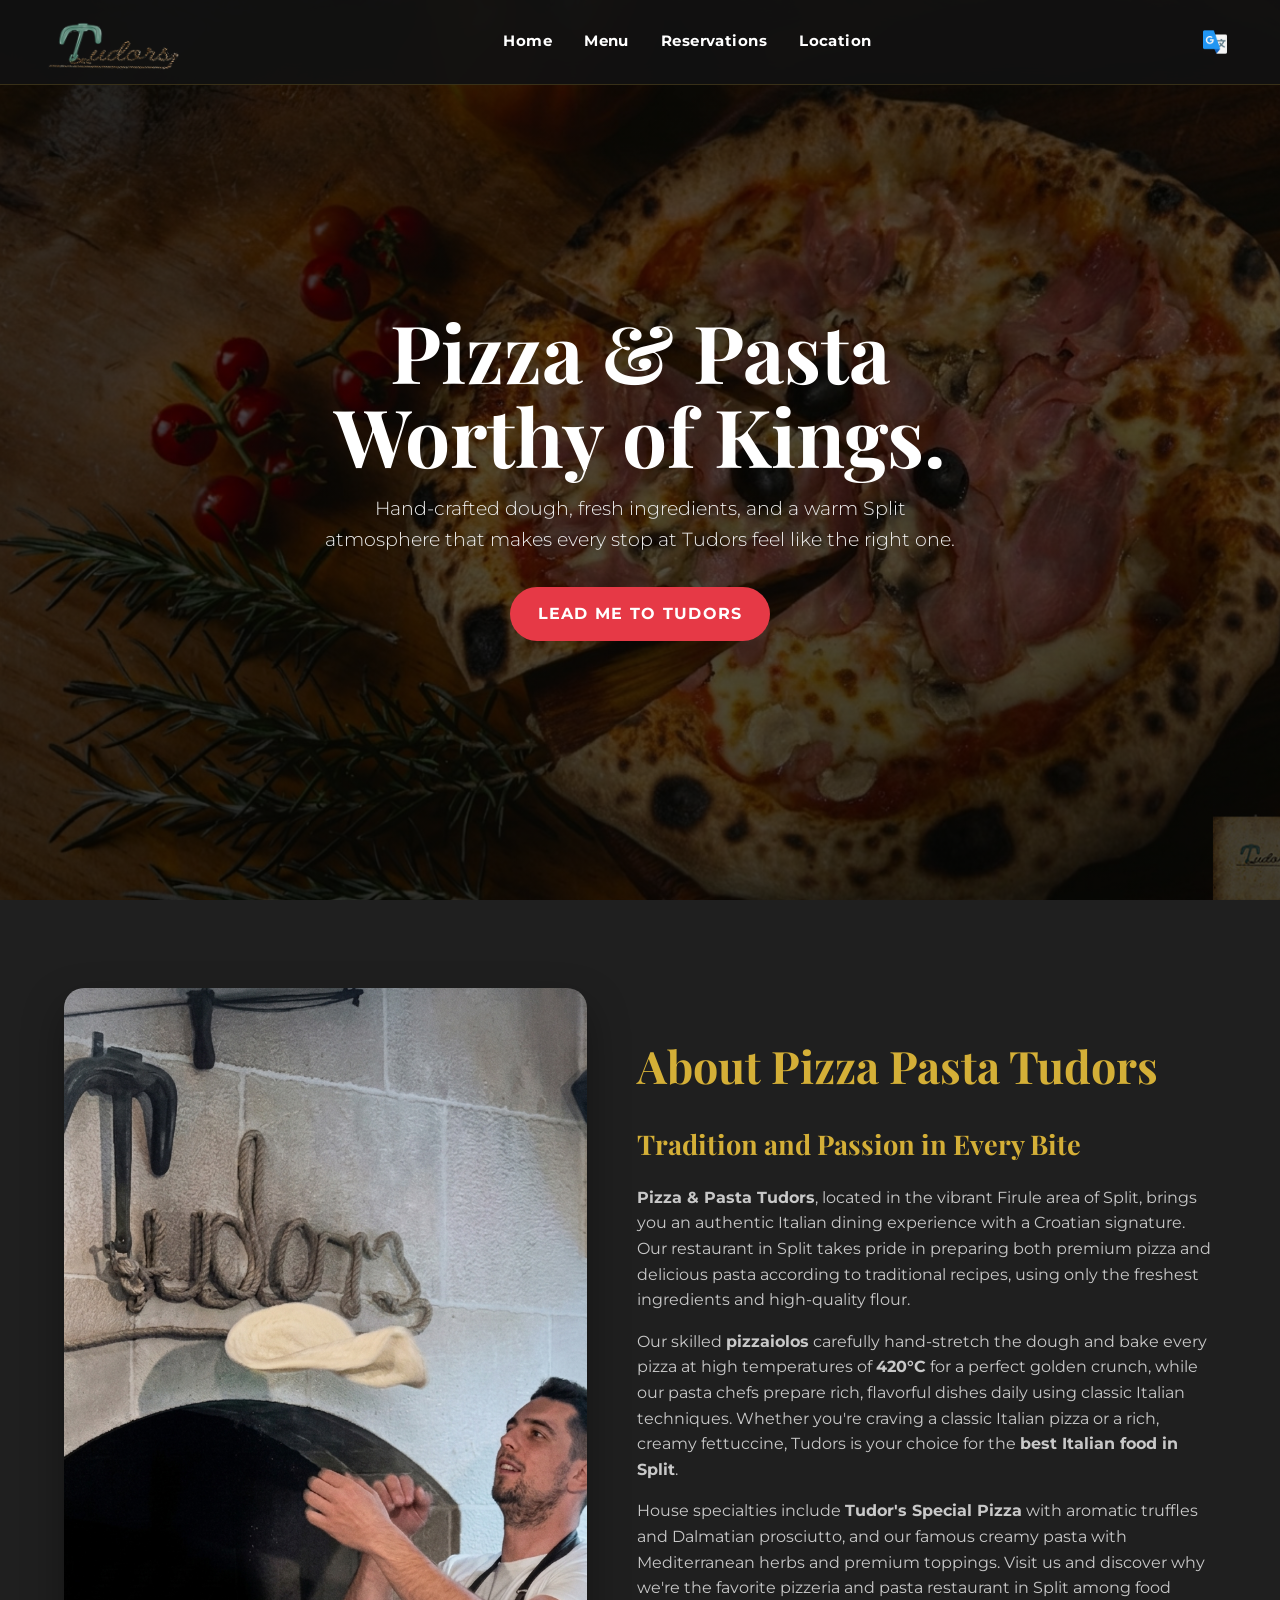
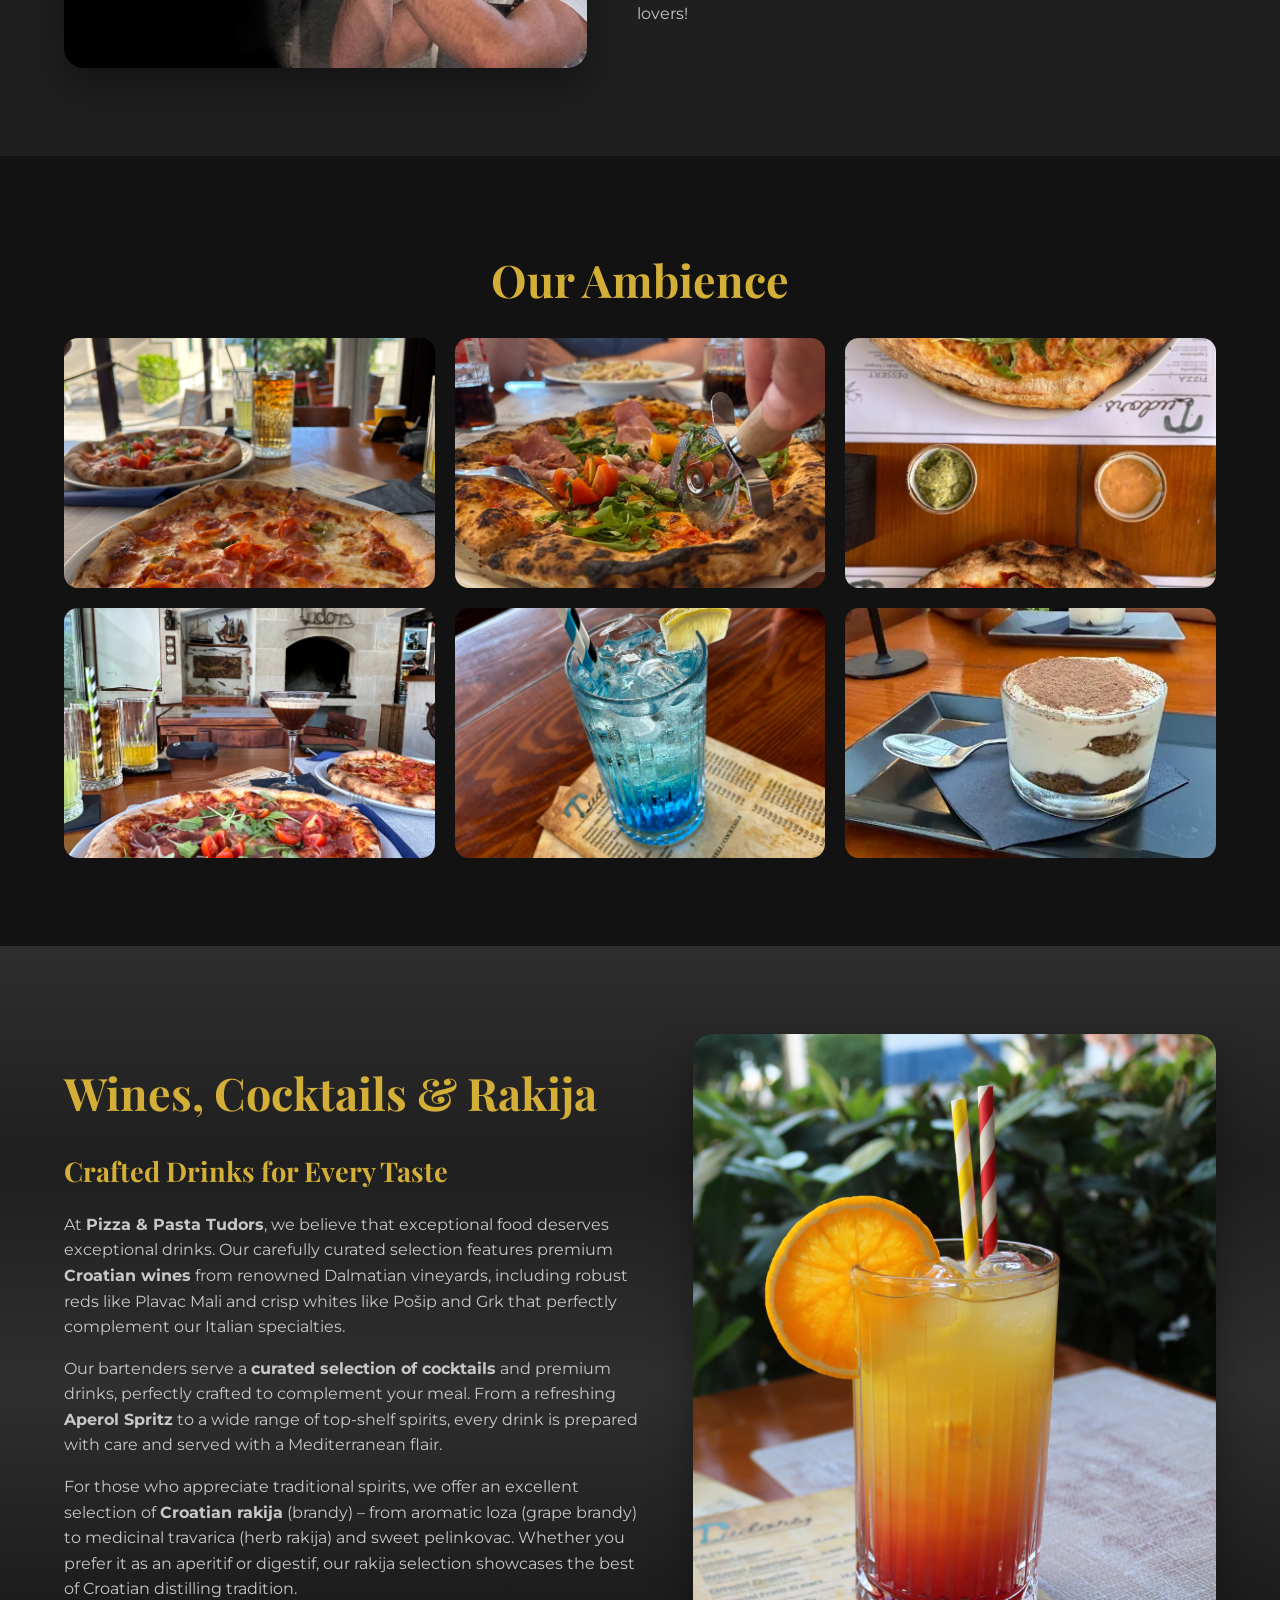
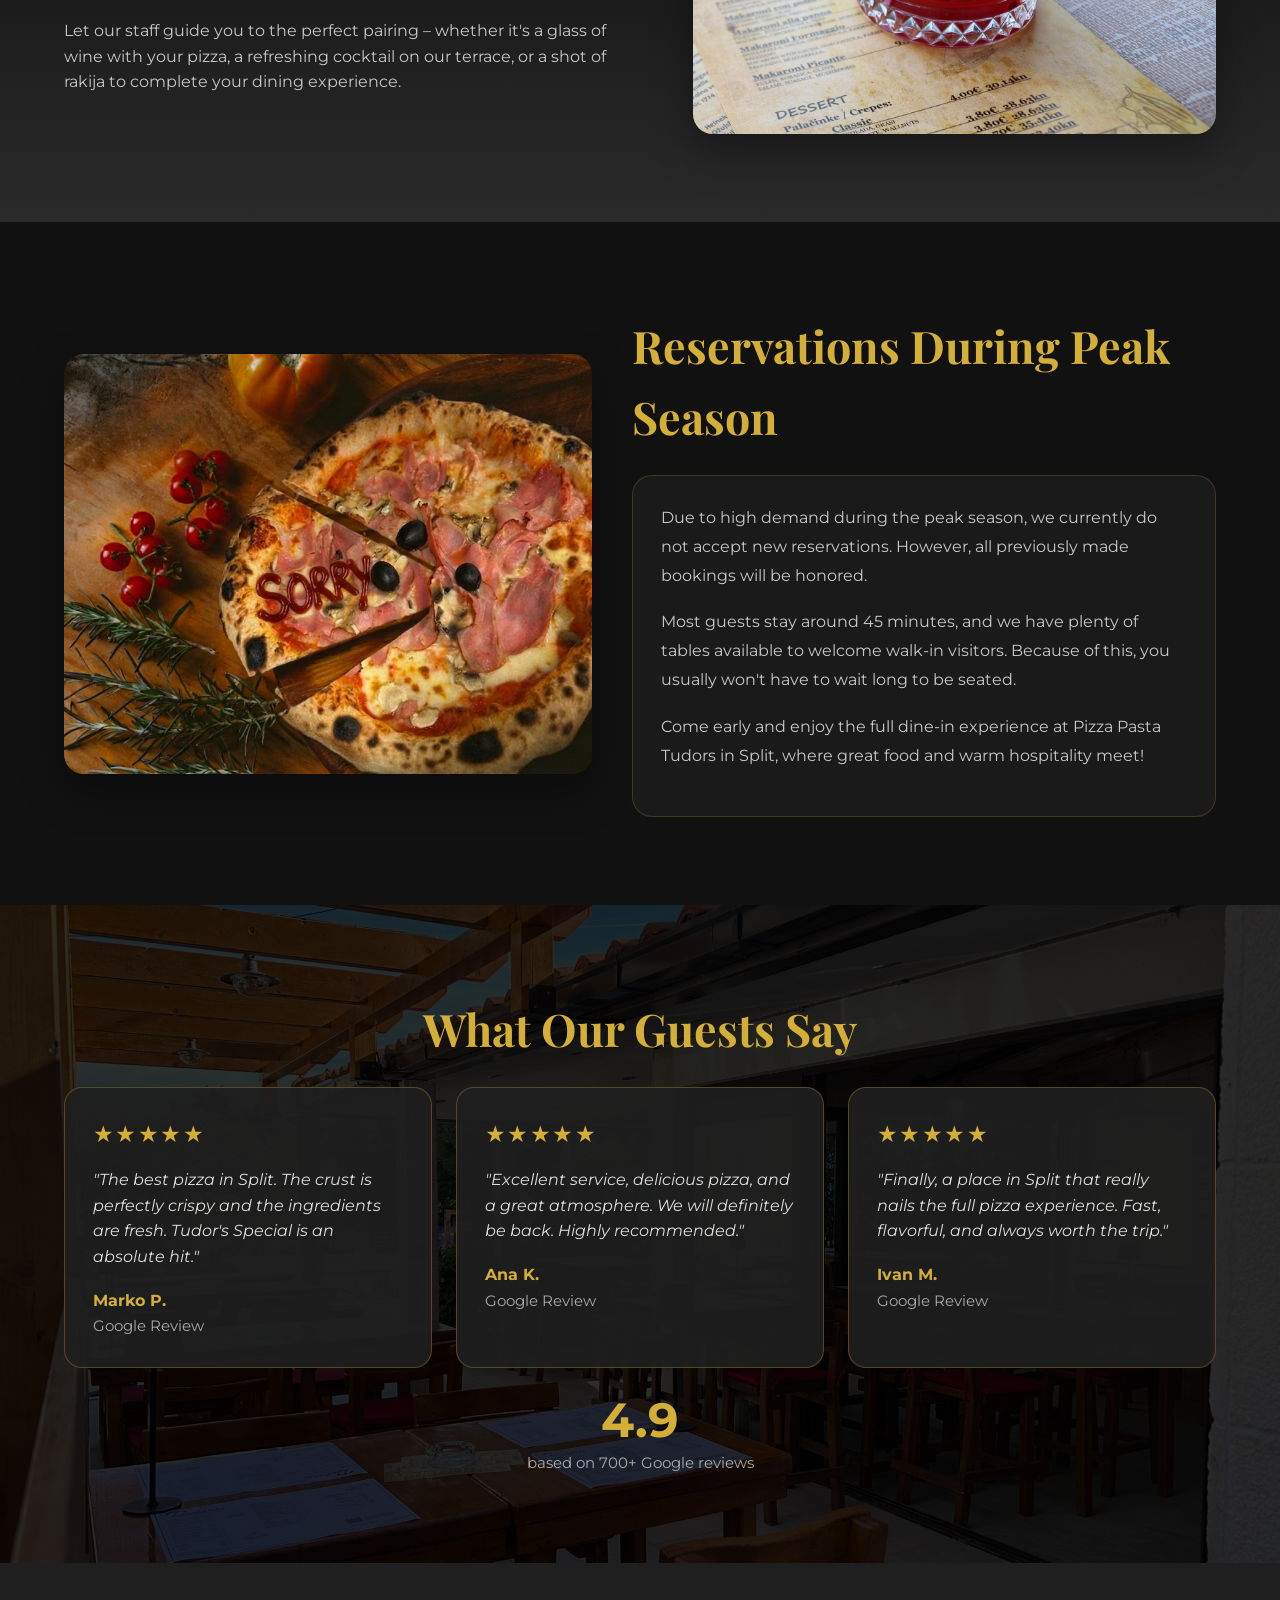
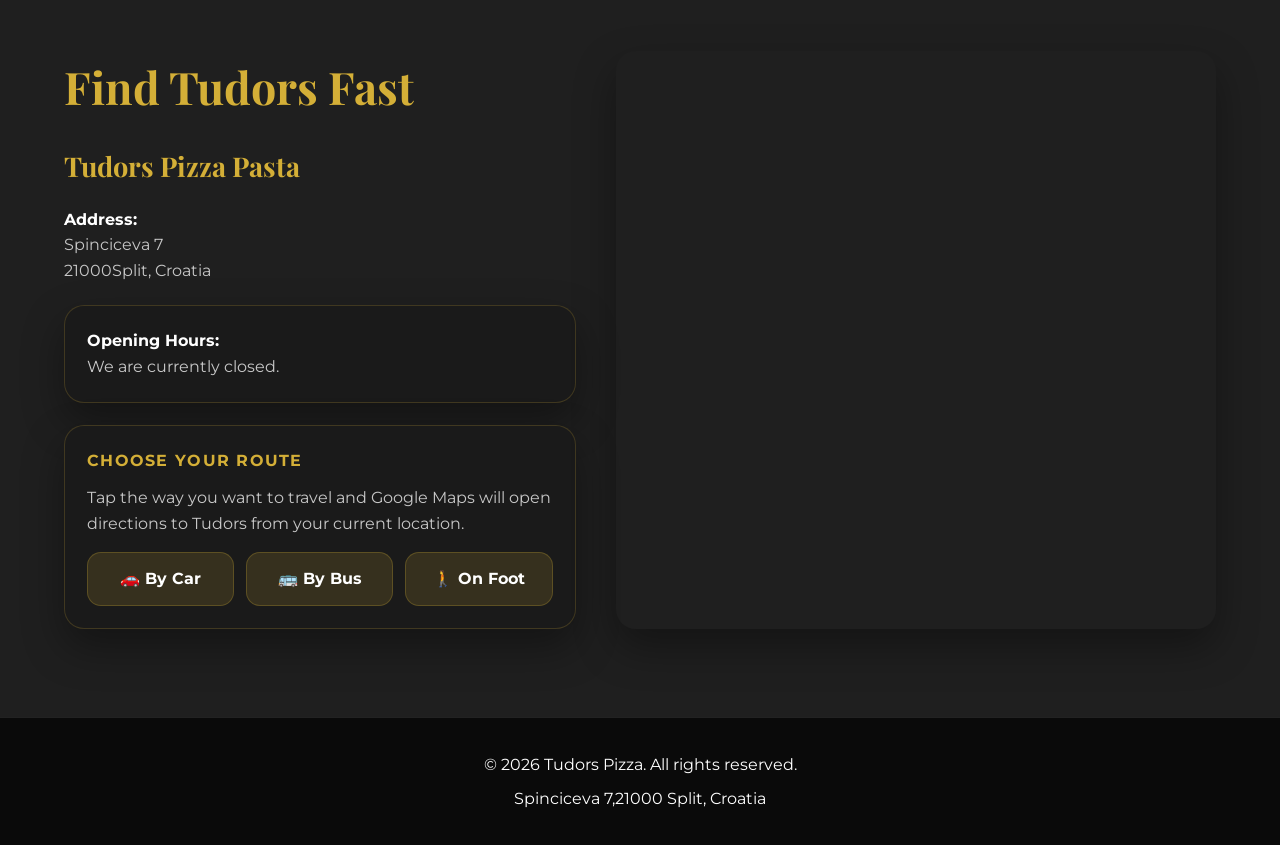
==== commit 34865bd2: "Update image paths to use relative URLs" ====
--- a/tudors.html
+++ b/tudors.html
@@ -158,7 +158,7 @@
             min-height: 100vh;
             background:
                 linear-gradient(rgba(0, 0, 0, 0.64), rgba(0, 0, 0, 0.72)),
-                url('For site/cover.jpg');
+                url('./Pictures/cover.jpg');
             background-size: cover;
             background-position: center;
             display: flex;
@@ -345,7 +345,7 @@
         .reviews {
             background:
                 linear-gradient(rgba(0, 0, 0, 0.82), rgba(0, 0, 0, 0.82)),
-                url('For site/Pizzeria.JPEG');
+                url('./Pictures/Pizzeria.JPEG');
             background-size: cover;
             background-position: center;
         }
@@ -709,7 +709,7 @@
     <!-- End Google Tag Manager (noscript) -->
     <nav>
         <a class="brand" href="#top" aria-label="Back to top">
-            <img src="For site/tudors_logo.png" alt="Tudors Pizza logo">
+            <img src="./Pictures/tudors_logo.png" alt="Tudors Pizza logo">
         </a>
         <div class="nav-links">
             <a href="#top">Home</a>
@@ -718,7 +718,7 @@
             <a href="#location">Location</a>
         </div>        <div class="language-selector">
             <button class="translate-btn" id="translateBtn">
-                <img src="For site/translate.png" alt="Translate">
+                <img src="./Pictures/translate.png" alt="Translate">
             </button>
             <div class="language-dropdown" id="languageDropdown">
                 <a href="#" data-lang="hr">Hrvatski</a>
@@ -743,7 +743,7 @@
     <section class="about" id="about">
         <div class="about-container">
             <div class="about-image">
-                <img src="For site/Pizzaiolo.png" alt="Pizzaiolo preparing pizza at Tudors">
+                <img src="./Pictures/Pizzaiolo.png" alt="Pizzaiolo preparing pizza at Tudors">
             </div>
             <div class="about-content">
                 <h2 class="section-title">About Pizza Pasta Tudors</h2>
@@ -765,22 +765,22 @@
         <h2 class="section-title" style="text-align: center;">Our Ambience</h2>
         <div class="gallery-grid">
             <div class="gallery-item">
-                <img src="For site/delicious.jpg" alt="Fresh pizza and ingredients at Tudors">
+                <img src="./Pictures/delicious.jpg" alt="Fresh pizza and ingredients at Tudors">
             </div>
             <div class="gallery-item">
-                <img src="For site/slice_it_up.JPEG" alt="Pizza slice served at Tudors">
+                <img src="./Pictures/slice_it_up.JPEG" alt="Pizza slice served at Tudors">
             </div>
             <div class="gallery-item">
-                <img src="For site/double.JPEG" alt="Tudors pizza and drinks setting">
+                <img src="./Pictures/double.JPEG" alt="Tudors pizza and drinks setting">
             </div>
             <div class="gallery-item">
-                <img src="For site/Pizza_Cocktails.jpg" alt="Cocktails and pizza pairing at Tudors">
+                <img src="./Pictures/Pizza_Cocktails.jpg" alt="Cocktails and pizza pairing at Tudors">
             </div>
             <div class="gallery-item">
-                <img src="For site/cocktail.JPEG" alt="Cocktail presentation at Tudors">
+                <img src="./Pictures/cocktail.JPEG" alt="Cocktail presentation at Tudors">
             </div>
             <div class="gallery-item">
-                <img src="For site/tiramisu.webp" alt="Tudors dessert selection">
+                <img src="./Pictures/tiramisu.webp" alt="Tudors dessert selection">
             </div>
         </div>
     </section>
@@ -805,7 +805,7 @@
                 </p>
             </div>
             <div class="drinks-image">
-                <img src="For site/Tequila sunrise.JPEG" alt="Tequila Sunrise cocktail at Tudors">
+                <img src="./Pictures/Tequila sunrise.JPEG" alt="Tequila Sunrise cocktail at Tudors">
             </div>
         </div>
     </section>
@@ -813,7 +813,7 @@
     <section class="reservations" id="reservations">
         <div class="reservations-container">
             <div class="reservations-image">
-                <img src="For site/sorry.jpg" alt="Sorry sign for reservations">
+                <img src="./Pictures/sorry.jpg" alt="Sorry sign for reservations">
             </div>
             <div>
                 <h2 class="section-title">Reservations During Peak Season</h2>
@@ -1430,4 +1430,4 @@
         setLanguage(currentLang);
     </script>
 </body>
-</html>+</html>
